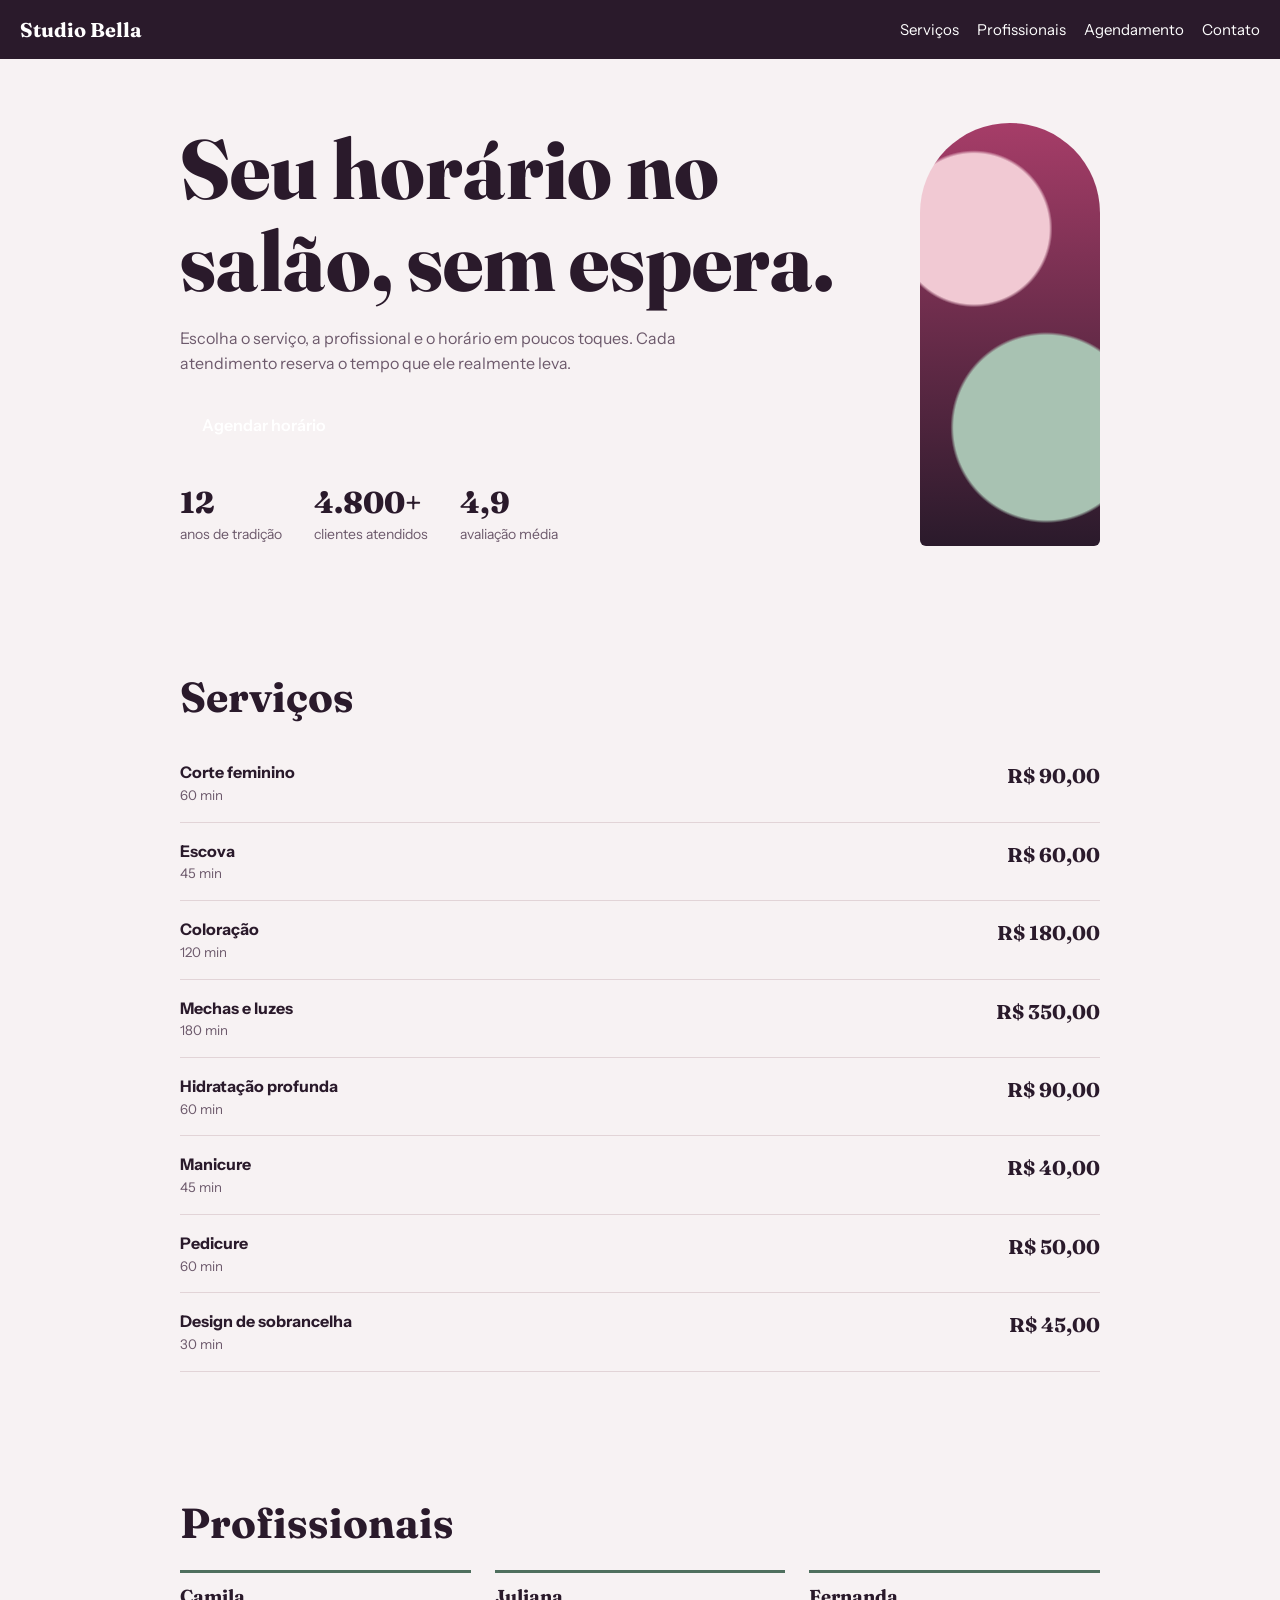
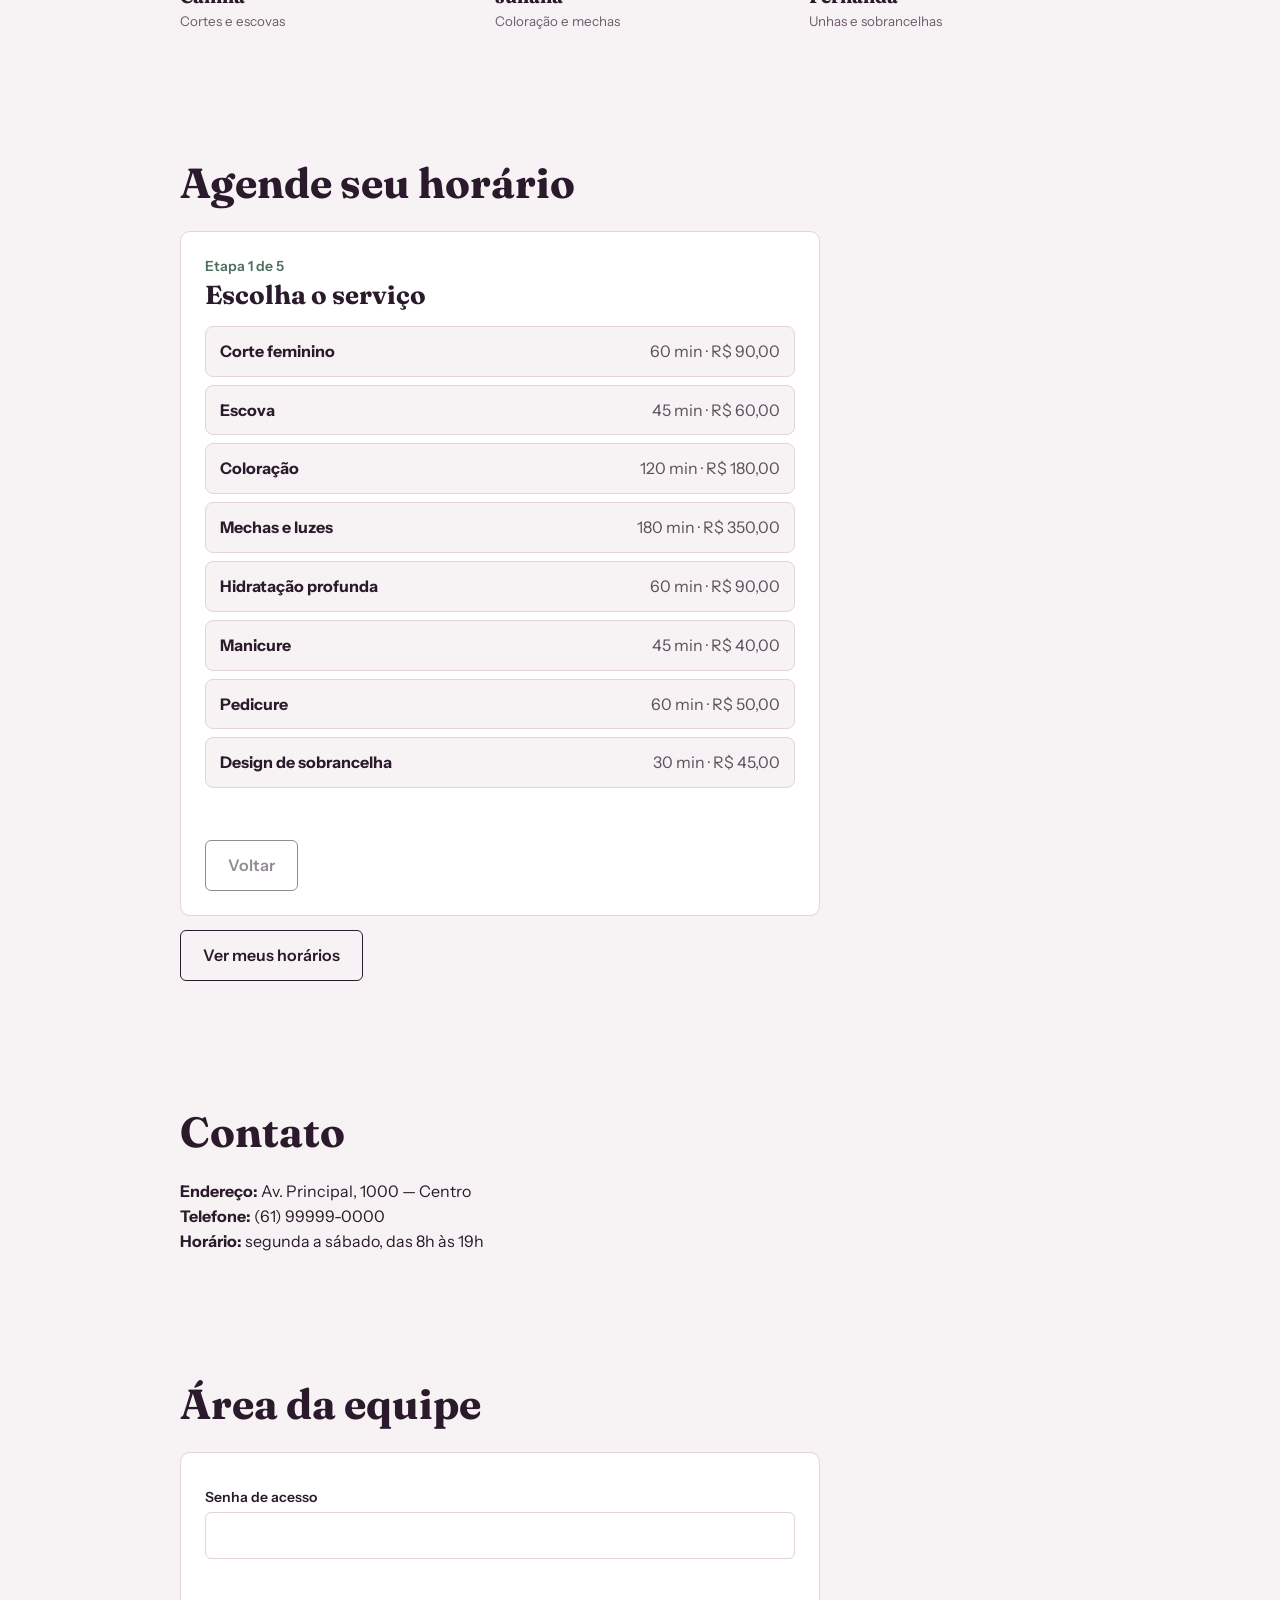
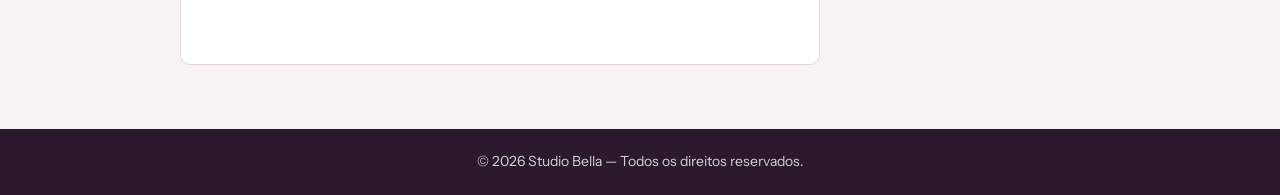
==== index.html @ ffa1631c "first commit" ====
<!DOCTYPE html>
<html lang="pt-BR">
<head>
<meta charset="utf-8">
<meta name="viewport" content="width=device-width,initial-scale=1">
<title>Studio Bella — Agendamento Online</title>
<link rel="preconnect" href="https://fonts.googleapis.com">
<link href="https://fonts.googleapis.com/css2?family=Fraunces:opsz,wght@9..144,600;9..144,800&family=Instrument+Sans:wght@400;600&display=swap" rel="stylesheet">
<style>
:root{--bg:#f7f2f3;--ink:#2a1a2b;--mut:#6d5a6c;--brass:#4f6f5e;--:#b4366a;--card:#fff;--line:#e2d4d7}
*{box-sizing:border-box;margin:0}
html{scroll-behavior:smooth;scroll-padding-top:64px}
body{font:16px/1.55 'Instrument Sans',system-ui,sans-serif;background:var(--bg);color:var(--ink)}
h1,h2,h3{
    font-family:Fraunces,Georgia,serif;line-height:1.1
    }
a{color:inherit}
button,input,select{font:inherit;color:inherit}
:focus-visible{outline:3px solid var(--brass);outline-offset:2px}
nav{position:sticky;top:0;z-index:5;background:var(--ink);color:#fff;display:flex;gap:18px;align-items:center;padding:14px 20px;flex-wrap:wrap}
nav b{font-family:Fraunces,serif;font-size:20px;margin-right:auto}
nav a{text-decoration:none;font-size:15px}
.w{max-width:960px;margin:auto;padding:64px 20px}
.hero{display:grid;grid-template-columns:1fr 180px;gap:32px;align-items:stretch}
.hero h1{font-size:clamp(40px,8vw,84px);font-weight:800}
.hero p{max-width:46ch;margin:18px 0 26px;color:var(--mut)}
.pole{border-radius:180px 180px 12px 12px;background:radial-gradient(circle at 30% 25%,#f1c9d3 0 22%,transparent 23%),radial-gradient(circle at 70% 72%,#a8c2b2 0 28%,transparent 29%),linear-gradient(#a63d68,#2a1a2b);min-height:260px}
.btn{display:inline-block;background:var(--red);color:#fff;border:0;border-radius:6px;padding:12px 22px;font-weight:600;cursor:pointer;text-decoration:none}
.btn.alt{background:transparent;color:var(--ink);border:1.5px solid var(--ink)}
.btn:disabled{opacity:.5;cursor:default}
.stats{display:flex;gap:32px;margin-top:34px;flex-wrap:wrap}
.stats b{display:block;font:800 30px Fraunces,serif}
.stats span{color:var(--mut);font-size:14px}
h2{font-size:clamp(28px,5vw,42px);margin-bottom:24px}
.sv{display:flex;justify-content:space-between;gap:16px;padding:16px 0;border-bottom:1px solid var(--line)}
.sv small{display:block;color:var(--mut)}
.sv b.p{font-family:Fraunces,serif;font-size:20px;white-space:nowrap}
.team{display:grid;grid-template-columns:repeat(auto-fit,minmax(200px,1fr));gap:24px}
.team div{border-top:3px solid var(--brass);padding-top:14px}
.team small{color:var(--mut)}
.box{background:var(--card);border:1px solid var(--line);border-radius:10px;padding:24px;max-width:640px}
.step{color:var(--brass);font-weight:600;font-size:14px;margin-bottom:4px}
.box h3{margin-bottom:16px;font-size:26px}
.opt{display:flex;justify-content:space-between;width:100%;gap:12px;text-align:left;background:var(--bg);border:1.5px solid var(--line);border-radius:8px;padding:12px 14px;margin-bottom:8px;cursor:pointer}
.opt.on{border-color:var(--ink);background:var(--ink);color:#fff}
.opt span{opacity:.75}
.slots{display:grid;grid-template-columns:repeat(auto-fill,minmax(84px,1fr));gap:8px}
.slots .opt{justify-content:center;margin:0}
.opt:disabled{text-decoration:line-through;opacity:.4;cursor:not-allowed}
label{display:block;margin:10px 0 4px;font-size:14px;font-weight:600}
input,select{width:100%;padding:10px 12px;border:1.5px solid var(--line);border-radius:6px;background:#fff}
.sum{margin-top:16px;padding:12px;background:var(--bg);border-radius:8px;font-size:15px}
.nav{display:flex;justify-content:space-between;margin-top:20px;gap:10px}
.msg{color:var(--red);min-height:22px;margin-top:10px;font-size:14px}
.ov{overflow-x:auto;margin-top:14px}
table{border-collapse:collapse;width:100%;font-size:14px;background:var(--card)}
th,td{padding:9px 10px;border-bottom:1px solid var(--line);text-align:left;white-space:nowrap}
td button{border:1px solid var(--line);background:#fff;border-radius:5px;padding:3px 8px;cursor:pointer;margin-right:4px}
.kp{display:grid;grid-template-columns:repeat(auto-fit,minmax(130px,1fr));gap:12px;margin:16px 0}
.kp div{background:var(--card);border:1px solid var(--line);border-radius:8px;padding:12px}
.kp b{display:block;font:800 22px Fraunces,serif}
.tool{display:flex;gap:8px;flex-wrap:wrap;margin-top:18px}
.tool select{width:auto}
dialog{border:0;border-radius:10px;padding:24px;width:min(440px,92vw);margin:auto}
dialog::backdrop{background:rgba(0,0,0,.55)}
footer{background:var(--ink);color:#cfd6d1;text-align:center;padding:22px;font-size:14px}
[hidden]{display:none!important}
@media(prefers-reduced-motion:reduce){html{scroll-behavior:auto}}
@media(max-width:560px){.hero{grid-template-columns:1fr 90px}}
</style>
</head>
<body>
<nav>
  <b>Studio Bella</b>
  <a href="#servicos">Serviços</a><a href="#barbeiros">Profissionais</a><a href="#agendamento">Agendamento</a><a href="#contato">Contato</a>
</nav>

<header class="w hero" id="inicio">
  <div>
    <h1>Seu horário no salão, sem espera.</h1>
    <p>Escolha o serviço, a profissional e o horário em poucos toques. Cada atendimento reserva o tempo que ele realmente leva.</p>
    <a class="btn" href="#agendamento">Agendar horário</a>
    <div class="stats">
      <div><b>12</b><span>anos de tradição</span></div>
      <div><b>4.800+</b><span>clientes atendidos</span></div>
      <div><b>4,9</b><span>avaliação média</span></div>
    </div>
  </div>
  <div class="pole" aria-hidden="true"></div>
</header>

<section class="w" id="servicos"><h2>Serviços</h2><div id="svList"></div></section>
<section class="w" id="barbeiros"><h2>Profissionais</h2><div class="team" id="bbList"></div></section>

<section class="w" id="agendamento">
  <h2>Agende seu horário</h2>
  <div class="box" id="wiz"></div>
  <p style="margin-top:14px"><button class="btn alt" id="myBtn">Ver meus horários</button></p>
</section>

<section class="w" id="contato">
  <h2>Contato</h2>
  <p><b>Endereço:</b> Av. Principal, 1000 — Centro</p>
  <p><b>Telefone:</b> (61) 99999-0000</p>
  <p><b>Horário:</b> segunda a sábado, das 8h às 19h</p>
</section>

<section class="w" id="admin">
  <h2>Área da equipe</h2>
  <div class="box" id="login">
    <label for="pw">Senha de acesso</label>
    <input id="pw" type="password" autocomplete="off">
    <p class="msg" id="pwMsg"></p>
    <button class="btn" id="pwBtn">Entrar</button>
  </div>
  <div id="panel" hidden>
    <div class="kp" id="kp"></div>
    <div class="ov"><table id="byB"></table></div>
    <div class="tool">
      <select id="fB"></select>
      <select id="fS"><option value="">Todos os status</option><option>Agendado</option><option>Concluído</option><option>Cancelado</option></select>
      <button class="btn alt" id="csv">Exportar CSV</button>
      <button class="btn alt" id="out">Sair da área</button>
    </div>
    <div class="ov"><table id="tb"></table></div>
  </div>
</section>

<footer>©️ 2026 Studio Bella — Todos os direitos reservados.</footer>

<dialog id="ok">
  <h3>Agendamento confirmado!</h3>
  <p id="okTxt" style="margin:12px 0"></p>
  <div class="tool"><a class="btn" id="wa" target="_blank" rel="noopener">Receber no WhatsApp</a><a class="btn alt" id="cal" target="_blank" rel="noopener">Adicionar ao calendário</a><button class="btn alt" id="okX">Novo agendamento</button></div>
</dialog>

<dialog id="my">
  <h3>Meus agendamentos</h3>
  <label for="myTel">Seu telefone (o mesmo do agendamento)</label>
  <input id="myTel" type="tel">
  <div id="myList" style="margin-top:14px"></div>
  <div class="tool"><button class="btn alt" id="myX">Fechar</button><button class="btn" id="myGo">Buscar</button></div>
</dialog>

<script>
const $=s=>document.querySelector(s);
const E=t=>String(t??'').replace(/[&<>"']/g,c=>({'&':'&amp;','<':'&lt;','>':'&gt;','"':'&quot;',"'":'&#39;'}[c]));
const brl=v=>'R$ '+Number(v).toFixed(2).replace('.',',');
const fd=d=>d.split('-').reverse().join('/');
const iso=d=>d.getFullYear()+'-'+String(d.getMonth()+1).padStart(2,'0')+'-'+String(d.getDate()).padStart(2,'0');

/* ===== CONFIGURAÇÃO: edite aqui ===== */
const SENHA='123456';          // senha da área da equipe (mude antes de publicar)
const WHATS='5561999990000';        // WhatsApp da barbearia (DDI+DDD+número)
const SV=[
  {id:1,n:'Corte feminino',p:90,m:60},
  {id:2,n:'Escova',p:60,m:45},
  {id:3,n:'Coloração',p:180,m:120},
  {id:4,n:'Mechas e luzes',p:350,m:180},
  {id:5,n:'Hidratação profunda',p:90,m:60},
  {id:6,n:'Manicure',p:40,m:45},
  {id:7,n:'Pedicure',p:50,m:60},
  {id:8,n:'Design de sobrancelha',p:45,m:30}
];
const BB=[{id:1,n:'Camila',e:'Cortes e escovas'},{id:2,n:'Juliana',e:'Coloração e mechas'},{id:3,n:'Fernanda',e:'Unhas e sobrancelhas'}];
/* ==================================== */

const KEY='salao_agendamentos';
let AG=[];try{AG=JSON.parse(localStorage.getItem(KEY)||'[]')}catch(e){}
const save=()=>{try{localStorage.setItem(KEY,JSON.stringify(AG))}catch(e){}};
const sv=id=>SV.find(x=>x.id==id), bb=id=>BB.find(x=>x.id==id);
const SLOTS=[];for(let h=8;h<19;h++){const H=String(h).padStart(2,'0');SLOTS.push(H+':00',H+':30')}
const nS=id=>Math.ceil(sv(id).m/30);
const ocupado=(b,d,t)=>{const i=SLOTS.indexOf(t);return AG.some(a=>{if(a.b!=b||a.d!==d||a.s==='Cancelado')return false;const j=SLOTS.indexOf(a.t);return i>=j&&i<j+nS(a.sv)})};
const livre=(b,d,t,s)=>{const i=SLOTS.indexOf(t),n=nS(s);if(i+n>SLOTS.length)return false;for(let k=0;k<n;k++)if(ocupado(b,d,SLOTS[i+k]))return false;return true};

$('#svList').innerHTML=SV.map(x=>`<div class="sv"><div><b>${E(x.n)}</b><small>${x.m} min</small></div><b class="p">${brl(x.p)}</b></div>`).join('');
$('#bbList').innerHTML=BB.map(x=>`<div><h3>${E(x.n)}</h3><small>${E(x.e)}</small></div>`).join('');

/* ===== Agendamento em 5 etapas ===== */
const TIT=['Escolha o serviço','Escolha a profissional','Escolha a data','Escolha o horário','Seus dados'];
let st=1,S={sv:0,bb:0,dt:'',tm:'',n:'',tel:'',em:''};
function days(){const out=[],d=new Date();while(out.length<14){if(d.getDay()!==0)out.push(new Date(d));d.setDate(d.getDate()+1)}return out}
function wiz(){
  let h=`<p class="step">Etapa ${st} de 5</p><h3>${TIT[st-1]}</h3>`;
  if(st===1)h+=SV.map(x=>`<button class="opt ${S.sv==x.id?'on':''}" data-k="sv" data-v="${x.id}"><b>${E(x.n)}</b><span>${x.m} min · ${brl(x.p)}</span></button>`).join('');
  if(st===2)h+=BB.map(x=>`<button class="opt ${S.bb==x.id?'on':''}" data-k="bb" data-v="${x.id}"><b>${E(x.n)}</b><span>${E(x.e)}</span></button>`).join('');
  if(st===3){h+='<p style="color:var(--mut);margin-bottom:10px">Atendemos de segunda a sábado.</p><div class="slots">'+days().map(d=>`<button class="opt ${S.dt==iso(d)?'on':''}" data-k="dt" data-v="${iso(d)}">${d.toLocaleDateString('pt-BR',{weekday:'short',day:'2-digit',month:'2-digit'})}</button>`).join('')+'</div>'}
  if(st===4){
    const now=new Date(),hoje=iso(now)===S.dt,cur=String(now.getHours()).padStart(2,'0')+':'+String(now.getMinutes()).padStart(2,'0');
    h+='<p style="color:var(--mut);margin-bottom:10px">Horários riscados estão ocupados ou não comportam a duração do serviço.</p><div class="slots">'+SLOTS.map(t=>`<button class="opt ${S.tm==t?'on':''}" data-k="tm" data-v="${t}" ${!livre(S.bb,S.dt,t,S.sv)||(hoje&&t<=cur)?'disabled':''}>${t}</button>`).join('')+'</div>';
  }
  if(st===5){
    const x=sv(S.sv);
    h+=`<label for="fn">Nome completo</label><input id="fn" data-f="n" value="${E(S.n)}" autocomplete="name">
    <label for="ft">Telefone (WhatsApp)</label><input id="ft" data-f="tel" type="tel" value="${E(S.tel)}" autocomplete="tel">
    <label for="fe">E-mail</label><input id="fe" data-f="em" type="email" value="${E(S.em)}" autocomplete="email">
    <div class="sum"><b>Resumo do agendamento</b><br>${E(x.n)} com ${E(bb(S.bb).n)}<br>${fd(S.dt)} às ${S.tm}<br>${brl(x.p)}</div>`;
  }
  h+=`<p class="msg" id="msg" role="alert"></p><div class="nav"><button class="btn alt" id="back" ${st===1?'disabled':''}>Voltar</button><button class="btn" id="next">${st===5?'Confirmar agendamento':'Continuar'}</button></div>`;
  $('#wiz').innerHTML=h;
}
$('#wiz').addEventListener('click',e=>{
  const o=e.target.closest('[data-k]');
  if(o){const k=o.dataset.k;S[k]=(k==='sv'||k==='bb')?Number(o.dataset.v):o.dataset.v;if(k==='dt')S.tm='';wiz();return}
  if(e.target.id==='back'){st--;wiz()}
  if(e.target.id==='next')avancar();
});
$('#wiz').addEventListener('input',e=>{if(e.target.dataset.f)S[e.target.dataset.f]=e.target.value});
function avancar(){
  const m=t=>$('#msg').textContent=t;
  if(st===1&&!S.sv)return m('Escolha um serviço para continuar.');
  if(st===2&&!S.bb)return m('Escolha uma profissional para continuar.');
  if(st===3&&!S.dt)return m('Escolha uma data para continuar.');
  if(st===4&&!S.tm)return m('Escolha um horário para continuar.');
  if(st<5){st++;return wiz()}
  if(S.n.trim().length<3)return m('Digite seu nome completo.');
  if(S.tel.replace(/\D/g,'').length<10)return m('Digite um telefone com DDD.');
  if(!/^\S+@\S+\.\S+$/.test(S.em))return m('Digite um e-mail válido.');
  if(!livre(S.bb,S.dt,S.tm,S.sv)){st=4;wiz();return $('#msg').textContent='Esse horário acabou de ser ocupado. Escolha outro.'}
  const x=sv(S.sv),a={id:Date.now(),n:S.n.trim(),tel:S.tel.replace(/\D/g,''),em:S.em.trim(),sv:x.id,b:S.bb,d:S.dt,t:S.tm,p:x.p,s:'Agendado',pg:false};
  AG.push(a);save();confirmar(a);
}
function confirmar(a){
  const x=sv(a.sv),b=bb(a.b),txt=`Olá! Meu agendamento na Studio Bella: ${x.n} com ${b.n} em ${fd(a.d)} às ${a.t}. Nome: ${a.n}.`;
  $('#okTxt').textContent=`${x.n} com ${b.n}, ${fd(a.d)} às ${a.t}.`;
  $('#wa').href=`https://wa.me/${WHATS}?text=${encodeURIComponent(txt)}`;
  const s=new Date(a.d+'T'+a.t+':00'),f=new Date(s.getTime()+x.m*60000);
  const g=d=>iso(d).replace(/-/g,'')+'T'+String(d.getHours()).padStart(2,'0')+String(d.getMinutes()).padStart(2,'0')+'00';
  $('#cal').href=`https://calendar.google.com/calendar/render?action=TEMPLATE&text=${encodeURIComponent('Studio Bella — '+x.n)}&dates=${g(s)}/${g(f)}&details=${encodeURIComponent('Profissional: '+b.n)}&location=${encodeURIComponent('Av. Principal, 1000 — Centro')}`;
  $('#ok').showModal();
}
$('#okX').onclick=()=>{$('#ok').close();S={sv:0,bb:0,dt:'',tm:'',n:'',tel:'',em:''};st=1;wiz();renderAdmin()};

/* ===== Meus agendamentos ===== */
$('#myBtn').onclick=()=>$('#my').showModal();
$('#myX').onclick=()=>$('#my').close();
function meus(){
  const t=$('#myTel').value.replace(/\D/g,''),l=AG.filter(a=>t&&a.tel===t).sort((a,b)=>(a.d+a.t).localeCompare(b.d+b.t));
  $('#myList').innerHTML=l.length?l.map(a=>`<div class="sv"><div><b>${fd(a.d)} às ${a.t}</b><small>${E(sv(a.sv).n)} com ${E(bb(a.b).n)} · ${a.s}</small></div>${a.s==='Agendado'?`<button class="btn alt" data-c="${a.id}">Cancelar</button>`:''}</div>`).join(''):'<p style="color:var(--mut)">Nenhum agendamento encontrado para esse telefone.</p>';
}
$('#myGo').onclick=meus;
$('#myList').addEventListener('click',e=>{const id=e.target.dataset.c;if(!id)return;const a=AG.find(x=>x.id==id);if(a&&confirm('Cancelar este agendamento?')){a.s='Cancelado';save();meus();renderAdmin();wiz()}});

/* ===== Área da equipe ===== */
let logado=false;
$('#pwBtn').onclick=()=>{if($('#pw').value===SENHA){logado=true;$('#pw').value='';$('#pwMsg').textContent='';$('#login').hidden=true;$('#panel').hidden=false;renderAdmin()}else $('#pwMsg').textContent='Senha incorreta. Tente novamente.'};
$('#pw').addEventListener('keydown',e=>{if(e.key==='Enter')$('#pwBtn').click()});
$('#out').onclick=()=>{logado=false;$('#panel').hidden=true;$('#login').hidden=false};
$('#fB').innerHTML='<option value="">Todas as profissionais</option>'+BB.map(b=>`<option value="${b.id}">${E(b.n)}</option>`).join('');
$('#fB').onchange=$('#fS').onchange=()=>renderAdmin();
function renderAdmin(){
  if(!logado)return;
  const hoje=iso(new Date()),ativos=AG.filter(a=>a.s!=='Cancelado'),prev=ativos.reduce((s,a)=>s+a.p,0),rec=ativos.filter(a=>a.pg).reduce((s,a)=>s+a.p,0);
  $('#kp').innerHTML=[['Ativos',AG.filter(a=>a.s==='Agendado').length],['Hoje',ativos.filter(a=>a.d===hoje).length],['Previsto',brl(prev)],['Recebido',brl(rec)],['A receber',brl(prev-rec)]].map(k=>`<div><b>${k[1]}</b>${k[0]}</div>`).join('');
  $('#byB').innerHTML='<tr><th>Profissional</th><th>Atendimentos</th><th>Recebido</th><th>A receber</th></tr>'+BB.map(b=>{const l=ativos.filter(a=>a.b===b.id),r=l.filter(a=>a.pg).reduce((s,a)=>s+a.p,0);return`<tr><td>${E(b.n)}</td><td>${l.length}</td><td>${brl(r)}</td><td>${brl(l.reduce((s,a)=>s+a.p,0)-r)}</td></tr>`}).join('');
  const fb=$('#fB').value,fs=$('#fS').value,l=AG.filter(a=>(!fb||a.b==fb)&&(!fs||a.s===fs)).sort((a,b)=>(a.d+a.t).localeCompare(b.d+b.t));
  $('#tb').innerHTML='<tr><th>Data</th><th>Hora</th><th>Cliente</th><th>Serviço</th><th>Profissional</th><th>Valor</th><th>Status</th><th>Ações</th></tr>'+(l.length?l.map(a=>`<tr><td>${fd(a.d)}</td><td>${a.t}</td><td>${E(a.n)}<br><small>${E(a.tel)}</small></td><td>${E(sv(a.sv).n)}</td><td>${E(bb(a.b).n)}</td><td>${brl(a.p)}${a.pg?' ✓':''}</td><td>${a.s}</td><td><button data-a="ok" data-i="${a.id}">Concluir</button><button data-a="pg" data-i="${a.id}">${a.pg?'Estornar':'Recebido'}</button><button data-a="no" data-i="${a.id}">Cancelar</button><button data-a="del" data-i="${a.id}">Excluir</button></td></tr>`).join(''):'<tr><td colspan="8">Nenhum agendamento ainda.</td></tr>');
}
$('#tb').addEventListener('click',e=>{
  const k=e.target.dataset.a;if(!k)return;const i=AG.findIndex(a=>a.id==e.target.dataset.i),a=AG[i];
  if(k==='ok')a.s='Concluído';
  if(k==='no')a.s='Cancelado';
  if(k==='pg')a.pg=!a.pg;
  if(k==='del'){if(!confirm('Excluir este agendamento?'))return;AG.splice(i,1)}
  save();renderAdmin();wiz();
});
$('#csv').onclick=async()=>{
  const q=v=>'"'+String(v).replace(/"/g,'""')+'"';
  const rows=[['Data','Hora','Cliente','Telefone','E-mail','Serviço','Profissional','Valor','Status','Pago']].concat(AG.map(a=>[fd(a.d),a.t,a.n,a.tel,a.em,sv(a.sv).n,bb(a.b).n,a.p,a.s,a.pg?'Sim':'Não']));
  try{const d=await claude.use('downloads');if(d)await d.save({filename:'agendamentos.csv',data:new Blob(['\ufeff'+rows.map(r=>r.map(q).join(';')).join('\n')],{type:'text/csv;charset=utf-8'})})}catch(e){}
};
wiz();
try{claude.use('downloads').then(d=>{if(!d)$('#csv').hidden=true})}catch(e){}
</script>
</body>
</html>
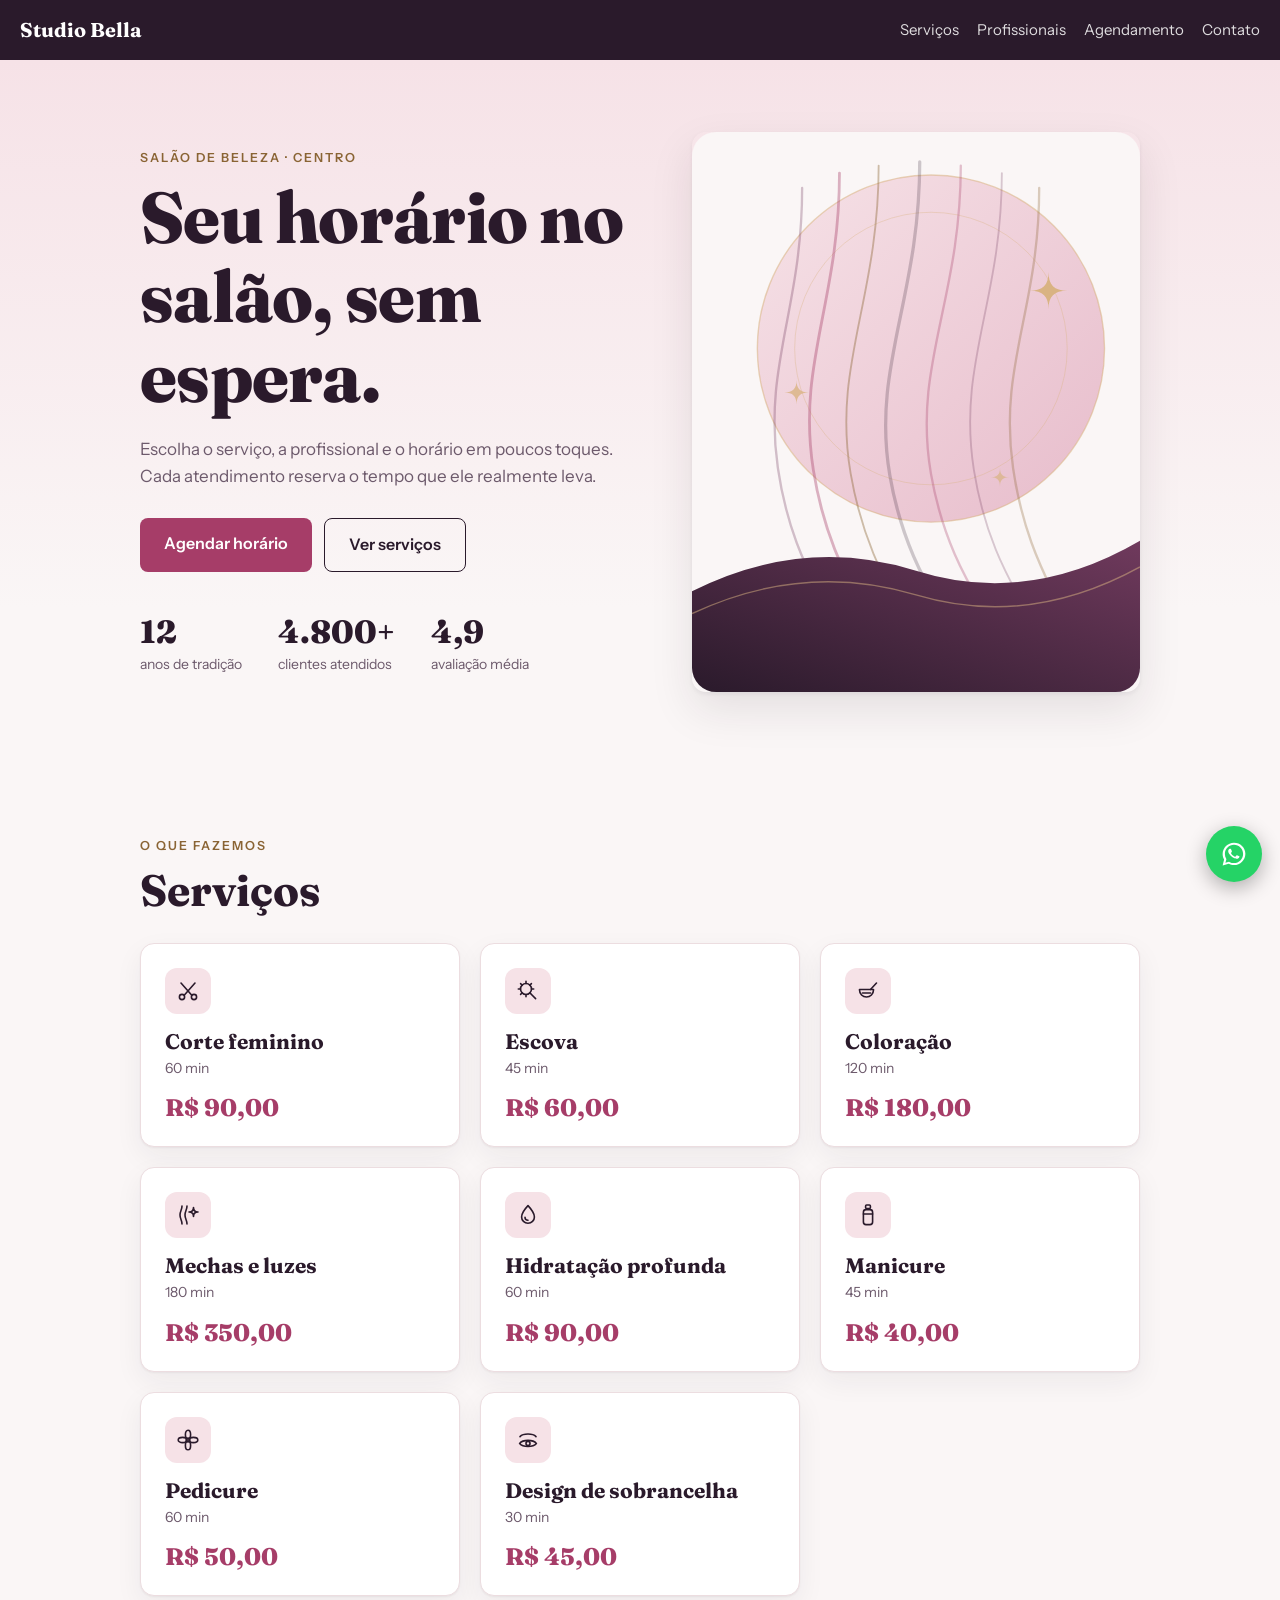
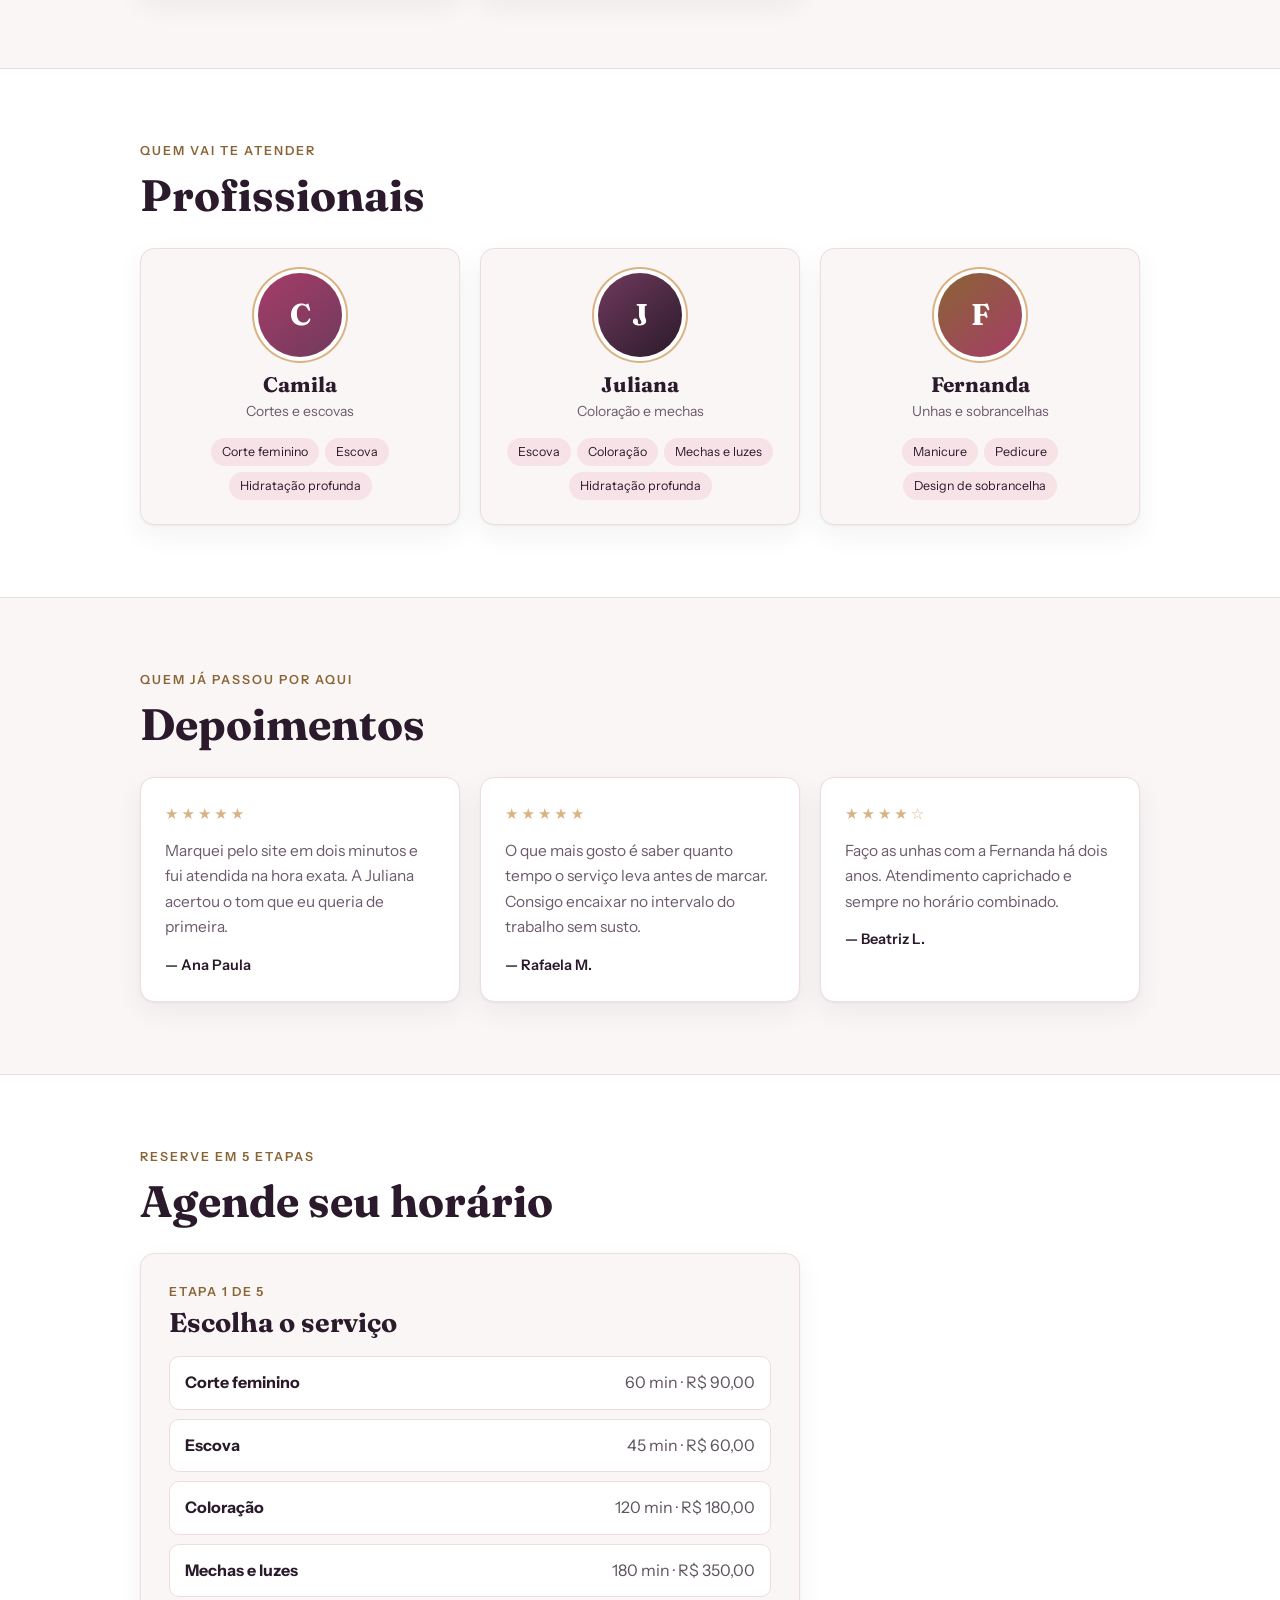
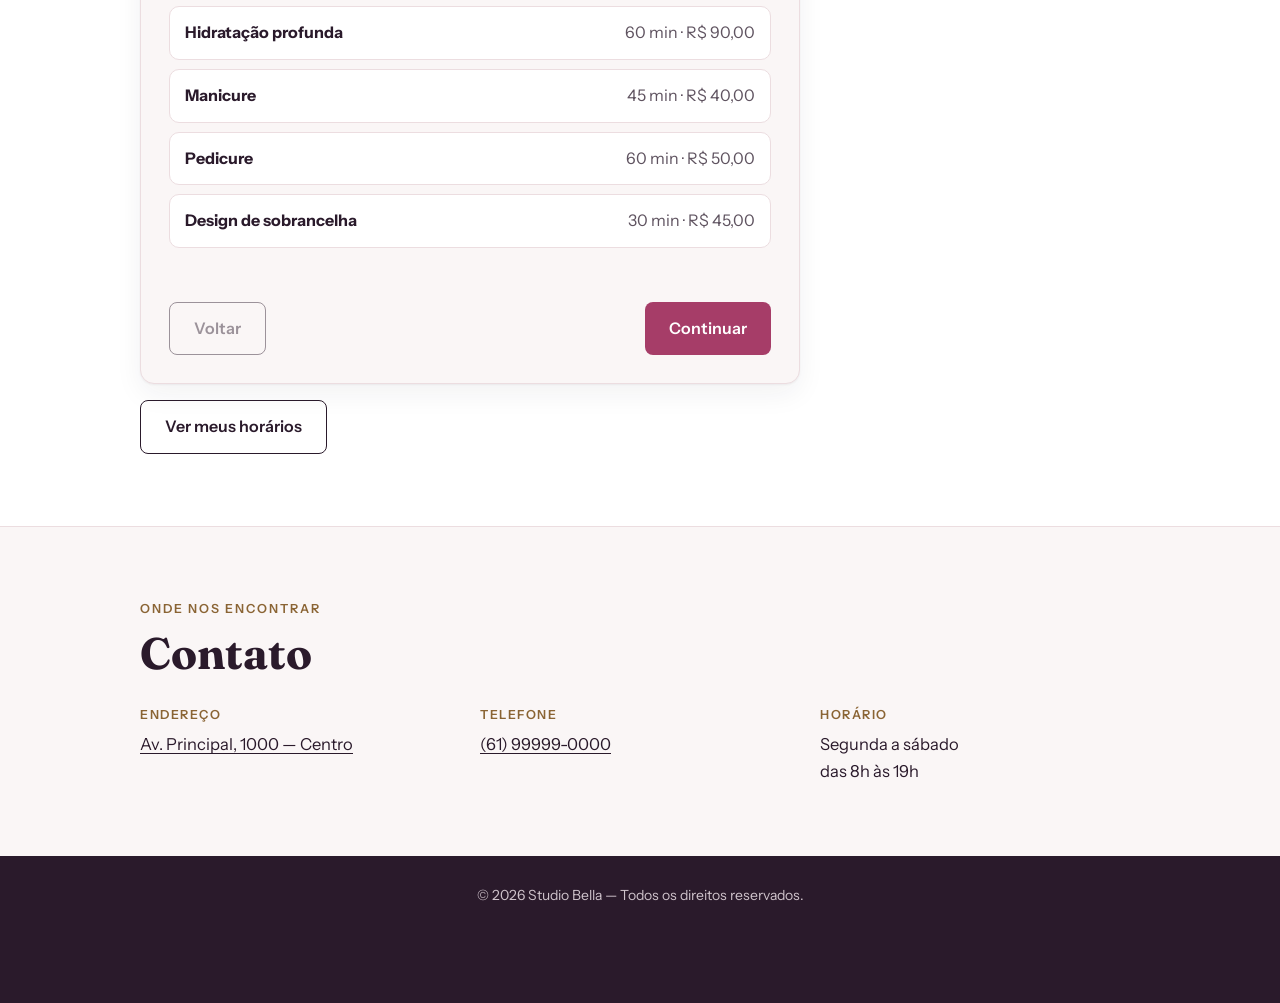
==== commit d017b263: "Separa HTML/CSS/JS e refaz o layout do site Estrutura - index.html passa a conter só a marcação; est" ====
--- a/index.html
+++ b/index.html
@@ -4,108 +4,88 @@
 <meta charset="utf-8">
 <meta name="viewport" content="width=device-width,initial-scale=1">
 <title>Studio Bella — Agendamento Online</title>
+<meta name="description" content="Salão de beleza no Centro. Agende corte, coloração, mechas, hidratação, unhas e sobrancelha online, sem espera.">
+<meta name="theme-color" content="#2a1a2b">
+<meta property="og:type" content="website">
+<meta property="og:site_name" content="Studio Bella">
+<meta property="og:locale" content="pt_BR">
+<meta property="og:title" content="Studio Bella — Agendamento Online">
+<meta property="og:description" content="Escolha o serviço, a profissional e o horário em poucos toques.">
+<meta name="twitter:card" content="summary_large_image">
+<!-- Para o link mostrar imagem ao ser compartilhado no WhatsApp/Instagram, publique uma
+     foto de 1200x630 e descomente a linha abaixo com a URL completa dela:
+<meta property="og:image" content="https://seudominio.com.br/capa.jpg"> -->
+<link rel="icon" href="data:image/svg+xml,%3Csvg xmlns='http://www.w3.org/2000/svg' viewBox='0 0 32 32'%3E%3Crect width='32' height='32' rx='7' fill='%232a1a2b'/%3E%3Ctext x='16' y='23' font-family='Georgia,serif' font-size='19' font-weight='bold' fill='%23f6e2e7' text-anchor='middle'%3EB%3C/text%3E%3C/svg%3E">
 <link rel="preconnect" href="https://fonts.googleapis.com">
 <link href="https://fonts.googleapis.com/css2?family=Fraunces:opsz,wght@9..144,600;9..144,800&family=Instrument+Sans:wght@400;600&display=swap" rel="stylesheet">
-<style>
-:root{--bg:#f7f2f3;--ink:#2a1a2b;--mut:#6d5a6c;--brass:#4f6f5e;--:#b4366a;--card:#fff;--line:#e2d4d7}
-*{box-sizing:border-box;margin:0}
-html{scroll-behavior:smooth;scroll-padding-top:64px}
-body{font:16px/1.55 'Instrument Sans',system-ui,sans-serif;background:var(--bg);color:var(--ink)}
-h1,h2,h3{
-    font-family:Fraunces,Georgia,serif;line-height:1.1
-    }
-a{color:inherit}
-button,input,select{font:inherit;color:inherit}
-:focus-visible{outline:3px solid var(--brass);outline-offset:2px}
-nav{position:sticky;top:0;z-index:5;background:var(--ink);color:#fff;display:flex;gap:18px;align-items:center;padding:14px 20px;flex-wrap:wrap}
-nav b{font-family:Fraunces,serif;font-size:20px;margin-right:auto}
-nav a{text-decoration:none;font-size:15px}
-.w{max-width:960px;margin:auto;padding:64px 20px}
-.hero{display:grid;grid-template-columns:1fr 180px;gap:32px;align-items:stretch}
-.hero h1{font-size:clamp(40px,8vw,84px);font-weight:800}
-.hero p{max-width:46ch;margin:18px 0 26px;color:var(--mut)}
-.pole{border-radius:180px 180px 12px 12px;background:radial-gradient(circle at 30% 25%,#f1c9d3 0 22%,transparent 23%),radial-gradient(circle at 70% 72%,#a8c2b2 0 28%,transparent 29%),linear-gradient(#a63d68,#2a1a2b);min-height:260px}
-.btn{display:inline-block;background:var(--red);color:#fff;border:0;border-radius:6px;padding:12px 22px;font-weight:600;cursor:pointer;text-decoration:none}
-.btn.alt{background:transparent;color:var(--ink);border:1.5px solid var(--ink)}
-.btn:disabled{opacity:.5;cursor:default}
-.stats{display:flex;gap:32px;margin-top:34px;flex-wrap:wrap}
-.stats b{display:block;font:800 30px Fraunces,serif}
-.stats span{color:var(--mut);font-size:14px}
-h2{font-size:clamp(28px,5vw,42px);margin-bottom:24px}
-.sv{display:flex;justify-content:space-between;gap:16px;padding:16px 0;border-bottom:1px solid var(--line)}
-.sv small{display:block;color:var(--mut)}
-.sv b.p{font-family:Fraunces,serif;font-size:20px;white-space:nowrap}
-.team{display:grid;grid-template-columns:repeat(auto-fit,minmax(200px,1fr));gap:24px}
-.team div{border-top:3px solid var(--brass);padding-top:14px}
-.team small{color:var(--mut)}
-.box{background:var(--card);border:1px solid var(--line);border-radius:10px;padding:24px;max-width:640px}
-.step{color:var(--brass);font-weight:600;font-size:14px;margin-bottom:4px}
-.box h3{margin-bottom:16px;font-size:26px}
-.opt{display:flex;justify-content:space-between;width:100%;gap:12px;text-align:left;background:var(--bg);border:1.5px solid var(--line);border-radius:8px;padding:12px 14px;margin-bottom:8px;cursor:pointer}
-.opt.on{border-color:var(--ink);background:var(--ink);color:#fff}
-.opt span{opacity:.75}
-.slots{display:grid;grid-template-columns:repeat(auto-fill,minmax(84px,1fr));gap:8px}
-.slots .opt{justify-content:center;margin:0}
-.opt:disabled{text-decoration:line-through;opacity:.4;cursor:not-allowed}
-label{display:block;margin:10px 0 4px;font-size:14px;font-weight:600}
-input,select{width:100%;padding:10px 12px;border:1.5px solid var(--line);border-radius:6px;background:#fff}
-.sum{margin-top:16px;padding:12px;background:var(--bg);border-radius:8px;font-size:15px}
-.nav{display:flex;justify-content:space-between;margin-top:20px;gap:10px}
-.msg{color:var(--red);min-height:22px;margin-top:10px;font-size:14px}
-.ov{overflow-x:auto;margin-top:14px}
-table{border-collapse:collapse;width:100%;font-size:14px;background:var(--card)}
-th,td{padding:9px 10px;border-bottom:1px solid var(--line);text-align:left;white-space:nowrap}
-td button{border:1px solid var(--line);background:#fff;border-radius:5px;padding:3px 8px;cursor:pointer;margin-right:4px}
-.kp{display:grid;grid-template-columns:repeat(auto-fit,minmax(130px,1fr));gap:12px;margin:16px 0}
-.kp div{background:var(--card);border:1px solid var(--line);border-radius:8px;padding:12px}
-.kp b{display:block;font:800 22px Fraunces,serif}
-.tool{display:flex;gap:8px;flex-wrap:wrap;margin-top:18px}
-.tool select{width:auto}
-dialog{border:0;border-radius:10px;padding:24px;width:min(440px,92vw);margin:auto}
-dialog::backdrop{background:rgba(0,0,0,.55)}
-footer{background:var(--ink);color:#cfd6d1;text-align:center;padding:22px;font-size:14px}
-[hidden]{display:none!important}
-@media(prefers-reduced-motion:reduce){html{scroll-behavior:auto}}
-@media(max-width:560px){.hero{grid-template-columns:1fr 90px}}
-</style>
+<link rel="stylesheet" href="assets/css/style.css">
 </head>
 <body>
 <nav>
-  <b>Studio Bella</b>
+  <b><a href="#inicio">Studio Bella</a></b>
   <a href="#servicos">Serviços</a><a href="#barbeiros">Profissionais</a><a href="#agendamento">Agendamento</a><a href="#contato">Contato</a>
 </nav>
 
-<header class="w hero" id="inicio">
+<div class="hero-wrap"><header class="w hero" id="inicio">
   <div>
+    <p class="eyebrow">Salão de beleza · Centro</p>
     <h1>Seu horário no salão, sem espera.</h1>
-    <p>Escolha o serviço, a profissional e o horário em poucos toques. Cada atendimento reserva o tempo que ele realmente leva.</p>
-    <a class="btn" href="#agendamento">Agendar horário</a>
+    <p class="lead">Escolha o serviço, a profissional e o horário em poucos toques. Cada atendimento reserva o tempo que ele realmente leva.</p>
+    <div class="hero-cta">
+      <a class="btn" href="#agendamento">Agendar horário</a>
+      <a class="btn alt" href="#servicos">Ver serviços</a>
+    </div>
     <div class="stats">
       <div><b>12</b><span>anos de tradição</span></div>
       <div><b>4.800+</b><span>clientes atendidos</span></div>
       <div><b>4,9</b><span>avaliação média</span></div>
     </div>
   </div>
-  <div class="pole" aria-hidden="true"></div>
-</header>
+  <div class="hero-img">
+    <!-- Ilustração local. Para usar foto do salão, troque por:
+         <img src="assets/img/salao.jpg" alt="Interior do Studio Bella" width="480" height="600"> -->
+    <img src="assets/img/hero.svg" alt="" width="480" height="600">
+  </div>
+</header></div>
 
-<section class="w" id="servicos"><h2>Serviços</h2><div id="svList"></div></section>
-<section class="w" id="barbeiros"><h2>Profissionais</h2><div class="team" id="bbList"></div></section>
+<section class="w" id="servicos">
+  <p class="eyebrow">O que fazemos</p>
+  <h2>Serviços</h2>
+  <div class="cards" id="svList"></div>
+</section>
 
-<section class="w" id="agendamento">
+<div class="band"><section class="w" id="barbeiros">
+  <p class="eyebrow">Quem vai te atender</p>
+  <h2>Profissionais</h2>
+  <div class="cards" id="bbList"></div>
+</section></div>
+
+<section class="w" id="depoimentos">
+  <p class="eyebrow">Quem já passou por aqui</p>
+  <h2>Depoimentos</h2>
+  <div class="cards" id="dpList"></div>
+</section>
+
+<div class="band"><section class="w" id="agendamento">
+  <p class="eyebrow">Reserve em 5 etapas</p>
   <h2>Agende seu horário</h2>
   <div class="box" id="wiz"></div>
-  <p style="margin-top:14px"><button class="btn alt" id="myBtn">Ver meus horários</button></p>
+  <p style="margin-top:16px"><button class="btn alt" id="myBtn">Ver meus horários</button></p>
+</section></div>
+
+<section class="w" id="contato">
+  <p class="eyebrow">Onde nos encontrar</p>
+  <h2>Contato</h2>
+  <dl class="contato-grid">
+    <div><dt>Endereço</dt><dd><a id="mapa" target="_blank" rel="noopener">Av. Principal, 1000 — Centro</a></dd></div>
+    <div><dt>Telefone</dt><dd><a id="tel">(61) 99999-0000</a></dd></div>
+    <div><dt>Horário</dt><dd>Segunda a sábado<br>das 8h às 19h</dd></div>
+  </dl>
 </section>
 
-<section class="w" id="contato">
-  <h2>Contato</h2>
-  <p><b>Endereço:</b> Av. Principal, 1000 — Centro</p>
-  <p><b>Telefone:</b> (61) 99999-0000</p>
-  <p><b>Horário:</b> segunda a sábado, das 8h às 19h</p>
-</section>
-
-<section class="w" id="admin">
+<!-- Oculta na página: abre com #equipe no fim da URL -->
+<section class="w" id="admin" hidden>
+  <p class="eyebrow">Uso interno</p>
   <h2>Área da equipe</h2>
   <div class="box" id="login">
     <label for="pw">Senha de acesso</label>
@@ -117,8 +97,8 @@
     <div class="kp" id="kp"></div>
     <div class="ov"><table id="byB"></table></div>
     <div class="tool">
-      <select id="fB"></select>
-      <select id="fS"><option value="">Todos os status</option><option>Agendado</option><option>Concluído</option><option>Cancelado</option></select>
+      <select id="fB" aria-label="Filtrar por profissional"></select>
+      <select id="fS" aria-label="Filtrar por status"><option value="">Todos os status</option><option>Agendado</option><option>Concluído</option><option>Cancelado</option></select>
       <button class="btn alt" id="csv">Exportar CSV</button>
       <button class="btn alt" id="out">Sair da área</button>
     </div>
@@ -126,7 +106,11 @@
   </div>
 </section>
 
-<footer>©️ 2026 Studio Bella — Todos os direitos reservados.</footer>
+<a class="fab" id="fab" target="_blank" rel="noopener" aria-label="Falar com o salão no WhatsApp" title="Falar no WhatsApp">
+  <svg viewBox="0 0 32 32" width="28" height="28" fill="currentColor" aria-hidden="true"><path d="M16 3C8.8 3 3 8.8 3 16c0 2.3.6 4.4 1.7 6.3L3 29l6.9-1.8c1.8 1 3.9 1.5 6.1 1.5 7.2 0 13-5.8 13-13S23.2 3 16 3zm0 23.4c-1.9 0-3.7-.5-5.3-1.4l-.4-.2-4.1 1.1 1.1-4-.2-.4c-1-1.6-1.5-3.5-1.5-5.5 0-5.8 4.7-10.5 10.4-10.5S26.4 10.2 26.4 16 21.7 26.4 16 26.4zm5.9-7.8c-.3-.2-2-1-2.3-1.1-.3-.1-.5-.2-.8.1-.2.3-.9 1.1-1.1 1.3-.2.2-.4.3-.7.1-.3-.2-1.4-.5-2.6-1.6-1-.9-1.6-2-1.8-2.3-.2-.3 0-.5.1-.6.2-.2.4-.4.5-.6.2-.2.2-.4.3-.6.1-.2 0-.4 0-.6 0-.2-.8-1.9-1-2.3-.2-.4-.4-.4-.6-.4h-.5c-.2 0-.6.1-.9.4-.3.3-1.1 1-1.1 2.5s1.1 2.9 1.3 3.1c.2.2 2.2 3.4 5.3 4.6 2.6 1 3.1.8 3.7.8.6-.1 1.9-.8 2.2-1.5.3-.8.3-1.4.2-1.5-.1-.2-.2-.2-.5-.4z"/></svg>
+</a>
+
+<footer>&copy; <span id="ano">2026</span> Studio Bella — Todos os direitos reservados.</footer>
 
 <dialog id="ok">
   <h3>Agendamento confirmado!</h3>
@@ -137,141 +121,14 @@
 <dialog id="my">
   <h3>Meus agendamentos</h3>
   <label for="myTel">Seu telefone (o mesmo do agendamento)</label>
-  <input id="myTel" type="tel">
+  <input id="myTel" type="tel" inputmode="tel">
   <div id="myList" style="margin-top:14px"></div>
   <div class="tool"><button class="btn alt" id="myX">Fechar</button><button class="btn" id="myGo">Buscar</button></div>
 </dialog>
 
-<script>
-const $=s=>document.querySelector(s);
-const E=t=>String(t??'').replace(/[&<>"']/g,c=>({'&':'&amp;','<':'&lt;','>':'&gt;','"':'&quot;',"'":'&#39;'}[c]));
-const brl=v=>'R$ '+Number(v).toFixed(2).replace('.',',');
-const fd=d=>d.split('-').reverse().join('/');
-const iso=d=>d.getFullYear()+'-'+String(d.getMonth()+1).padStart(2,'0')+'-'+String(d.getDate()).padStart(2,'0');
-
-/* ===== CONFIGURAÇÃO: edite aqui ===== */
-const SENHA='123456';          // senha da área da equipe (mude antes de publicar)
-const WHATS='5561999990000';        // WhatsApp da barbearia (DDI+DDD+número)
-const SV=[
-  {id:1,n:'Corte feminino',p:90,m:60},
-  {id:2,n:'Escova',p:60,m:45},
-  {id:3,n:'Coloração',p:180,m:120},
-  {id:4,n:'Mechas e luzes',p:350,m:180},
-  {id:5,n:'Hidratação profunda',p:90,m:60},
-  {id:6,n:'Manicure',p:40,m:45},
-  {id:7,n:'Pedicure',p:50,m:60},
-  {id:8,n:'Design de sobrancelha',p:45,m:30}
-];
-const BB=[{id:1,n:'Camila',e:'Cortes e escovas'},{id:2,n:'Juliana',e:'Coloração e mechas'},{id:3,n:'Fernanda',e:'Unhas e sobrancelhas'}];
-/* ==================================== */
-
-const KEY='salao_agendamentos';
-let AG=[];try{AG=JSON.parse(localStorage.getItem(KEY)||'[]')}catch(e){}
-const save=()=>{try{localStorage.setItem(KEY,JSON.stringify(AG))}catch(e){}};
-const sv=id=>SV.find(x=>x.id==id), bb=id=>BB.find(x=>x.id==id);
-const SLOTS=[];for(let h=8;h<19;h++){const H=String(h).padStart(2,'0');SLOTS.push(H+':00',H+':30')}
-const nS=id=>Math.ceil(sv(id).m/30);
-const ocupado=(b,d,t)=>{const i=SLOTS.indexOf(t);return AG.some(a=>{if(a.b!=b||a.d!==d||a.s==='Cancelado')return false;const j=SLOTS.indexOf(a.t);return i>=j&&i<j+nS(a.sv)})};
-const livre=(b,d,t,s)=>{const i=SLOTS.indexOf(t),n=nS(s);if(i+n>SLOTS.length)return false;for(let k=0;k<n;k++)if(ocupado(b,d,SLOTS[i+k]))return false;return true};
-
-$('#svList').innerHTML=SV.map(x=>`<div class="sv"><div><b>${E(x.n)}</b><small>${x.m} min</small></div><b class="p">${brl(x.p)}</b></div>`).join('');
-$('#bbList').innerHTML=BB.map(x=>`<div><h3>${E(x.n)}</h3><small>${E(x.e)}</small></div>`).join('');
-
-/* ===== Agendamento em 5 etapas ===== */
-const TIT=['Escolha o serviço','Escolha a profissional','Escolha a data','Escolha o horário','Seus dados'];
-let st=1,S={sv:0,bb:0,dt:'',tm:'',n:'',tel:'',em:''};
-function days(){const out=[],d=new Date();while(out.length<14){if(d.getDay()!==0)out.push(new Date(d));d.setDate(d.getDate()+1)}return out}
-function wiz(){
-  let h=`<p class="step">Etapa ${st} de 5</p><h3>${TIT[st-1]}</h3>`;
-  if(st===1)h+=SV.map(x=>`<button class="opt ${S.sv==x.id?'on':''}" data-k="sv" data-v="${x.id}"><b>${E(x.n)}</b><span>${x.m} min · ${brl(x.p)}</span></button>`).join('');
-  if(st===2)h+=BB.map(x=>`<button class="opt ${S.bb==x.id?'on':''}" data-k="bb" data-v="${x.id}"><b>${E(x.n)}</b><span>${E(x.e)}</span></button>`).join('');
-  if(st===3){h+='<p style="color:var(--mut);margin-bottom:10px">Atendemos de segunda a sábado.</p><div class="slots">'+days().map(d=>`<button class="opt ${S.dt==iso(d)?'on':''}" data-k="dt" data-v="${iso(d)}">${d.toLocaleDateString('pt-BR',{weekday:'short',day:'2-digit',month:'2-digit'})}</button>`).join('')+'</div>'}
-  if(st===4){
-    const now=new Date(),hoje=iso(now)===S.dt,cur=String(now.getHours()).padStart(2,'0')+':'+String(now.getMinutes()).padStart(2,'0');
-    h+='<p style="color:var(--mut);margin-bottom:10px">Horários riscados estão ocupados ou não comportam a duração do serviço.</p><div class="slots">'+SLOTS.map(t=>`<button class="opt ${S.tm==t?'on':''}" data-k="tm" data-v="${t}" ${!livre(S.bb,S.dt,t,S.sv)||(hoje&&t<=cur)?'disabled':''}>${t}</button>`).join('')+'</div>';
-  }
-  if(st===5){
-    const x=sv(S.sv);
-    h+=`<label for="fn">Nome completo</label><input id="fn" data-f="n" value="${E(S.n)}" autocomplete="name">
-    <label for="ft">Telefone (WhatsApp)</label><input id="ft" data-f="tel" type="tel" value="${E(S.tel)}" autocomplete="tel">
-    <label for="fe">E-mail</label><input id="fe" data-f="em" type="email" value="${E(S.em)}" autocomplete="email">
-    <div class="sum"><b>Resumo do agendamento</b><br>${E(x.n)} com ${E(bb(S.bb).n)}<br>${fd(S.dt)} às ${S.tm}<br>${brl(x.p)}</div>`;
-  }
-  h+=`<p class="msg" id="msg" role="alert"></p><div class="nav"><button class="btn alt" id="back" ${st===1?'disabled':''}>Voltar</button><button class="btn" id="next">${st===5?'Confirmar agendamento':'Continuar'}</button></div>`;
-  $('#wiz').innerHTML=h;
-}
-$('#wiz').addEventListener('click',e=>{
-  const o=e.target.closest('[data-k]');
-  if(o){const k=o.dataset.k;S[k]=(k==='sv'||k==='bb')?Number(o.dataset.v):o.dataset.v;if(k==='dt')S.tm='';wiz();return}
-  if(e.target.id==='back'){st--;wiz()}
-  if(e.target.id==='next')avancar();
-});
-$('#wiz').addEventListener('input',e=>{if(e.target.dataset.f)S[e.target.dataset.f]=e.target.value});
-function avancar(){
-  const m=t=>$('#msg').textContent=t;
-  if(st===1&&!S.sv)return m('Escolha um serviço para continuar.');
-  if(st===2&&!S.bb)return m('Escolha uma profissional para continuar.');
-  if(st===3&&!S.dt)return m('Escolha uma data para continuar.');
-  if(st===4&&!S.tm)return m('Escolha um horário para continuar.');
-  if(st<5){st++;return wiz()}
-  if(S.n.trim().length<3)return m('Digite seu nome completo.');
-  if(S.tel.replace(/\D/g,'').length<10)return m('Digite um telefone com DDD.');
-  if(!/^\S+@\S+\.\S+$/.test(S.em))return m('Digite um e-mail válido.');
-  if(!livre(S.bb,S.dt,S.tm,S.sv)){st=4;wiz();return $('#msg').textContent='Esse horário acabou de ser ocupado. Escolha outro.'}
-  const x=sv(S.sv),a={id:Date.now(),n:S.n.trim(),tel:S.tel.replace(/\D/g,''),em:S.em.trim(),sv:x.id,b:S.bb,d:S.dt,t:S.tm,p:x.p,s:'Agendado',pg:false};
-  AG.push(a);save();confirmar(a);
-}
-function confirmar(a){
-  const x=sv(a.sv),b=bb(a.b),txt=`Olá! Meu agendamento na Studio Bella: ${x.n} com ${b.n} em ${fd(a.d)} às ${a.t}. Nome: ${a.n}.`;
-  $('#okTxt').textContent=`${x.n} com ${b.n}, ${fd(a.d)} às ${a.t}.`;
-  $('#wa').href=`https://wa.me/${WHATS}?text=${encodeURIComponent(txt)}`;
-  const s=new Date(a.d+'T'+a.t+':00'),f=new Date(s.getTime()+x.m*60000);
-  const g=d=>iso(d).replace(/-/g,'')+'T'+String(d.getHours()).padStart(2,'0')+String(d.getMinutes()).padStart(2,'0')+'00';
-  $('#cal').href=`https://calendar.google.com/calendar/render?action=TEMPLATE&text=${encodeURIComponent('Studio Bella — '+x.n)}&dates=${g(s)}/${g(f)}&details=${encodeURIComponent('Profissional: '+b.n)}&location=${encodeURIComponent('Av. Principal, 1000 — Centro')}`;
-  $('#ok').showModal();
-}
-$('#okX').onclick=()=>{$('#ok').close();S={sv:0,bb:0,dt:'',tm:'',n:'',tel:'',em:''};st=1;wiz();renderAdmin()};
-
-/* ===== Meus agendamentos ===== */
-$('#myBtn').onclick=()=>$('#my').showModal();
-$('#myX').onclick=()=>$('#my').close();
-function meus(){
-  const t=$('#myTel').value.replace(/\D/g,''),l=AG.filter(a=>t&&a.tel===t).sort((a,b)=>(a.d+a.t).localeCompare(b.d+b.t));
-  $('#myList').innerHTML=l.length?l.map(a=>`<div class="sv"><div><b>${fd(a.d)} às ${a.t}</b><small>${E(sv(a.sv).n)} com ${E(bb(a.b).n)} · ${a.s}</small></div>${a.s==='Agendado'?`<button class="btn alt" data-c="${a.id}">Cancelar</button>`:''}</div>`).join(''):'<p style="color:var(--mut)">Nenhum agendamento encontrado para esse telefone.</p>';
-}
-$('#myGo').onclick=meus;
-$('#myList').addEventListener('click',e=>{const id=e.target.dataset.c;if(!id)return;const a=AG.find(x=>x.id==id);if(a&&confirm('Cancelar este agendamento?')){a.s='Cancelado';save();meus();renderAdmin();wiz()}});
-
-/* ===== Área da equipe ===== */
-let logado=false;
-$('#pwBtn').onclick=()=>{if($('#pw').value===SENHA){logado=true;$('#pw').value='';$('#pwMsg').textContent='';$('#login').hidden=true;$('#panel').hidden=false;renderAdmin()}else $('#pwMsg').textContent='Senha incorreta. Tente novamente.'};
-$('#pw').addEventListener('keydown',e=>{if(e.key==='Enter')$('#pwBtn').click()});
-$('#out').onclick=()=>{logado=false;$('#panel').hidden=true;$('#login').hidden=false};
-$('#fB').innerHTML='<option value="">Todas as profissionais</option>'+BB.map(b=>`<option value="${b.id}">${E(b.n)}</option>`).join('');
-$('#fB').onchange=$('#fS').onchange=()=>renderAdmin();
-function renderAdmin(){
-  if(!logado)return;
-  const hoje=iso(new Date()),ativos=AG.filter(a=>a.s!=='Cancelado'),prev=ativos.reduce((s,a)=>s+a.p,0),rec=ativos.filter(a=>a.pg).reduce((s,a)=>s+a.p,0);
-  $('#kp').innerHTML=[['Ativos',AG.filter(a=>a.s==='Agendado').length],['Hoje',ativos.filter(a=>a.d===hoje).length],['Previsto',brl(prev)],['Recebido',brl(rec)],['A receber',brl(prev-rec)]].map(k=>`<div><b>${k[1]}</b>${k[0]}</div>`).join('');
-  $('#byB').innerHTML='<tr><th>Profissional</th><th>Atendimentos</th><th>Recebido</th><th>A receber</th></tr>'+BB.map(b=>{const l=ativos.filter(a=>a.b===b.id),r=l.filter(a=>a.pg).reduce((s,a)=>s+a.p,0);return`<tr><td>${E(b.n)}</td><td>${l.length}</td><td>${brl(r)}</td><td>${brl(l.reduce((s,a)=>s+a.p,0)-r)}</td></tr>`}).join('');
-  const fb=$('#fB').value,fs=$('#fS').value,l=AG.filter(a=>(!fb||a.b==fb)&&(!fs||a.s===fs)).sort((a,b)=>(a.d+a.t).localeCompare(b.d+b.t));
-  $('#tb').innerHTML='<tr><th>Data</th><th>Hora</th><th>Cliente</th><th>Serviço</th><th>Profissional</th><th>Valor</th><th>Status</th><th>Ações</th></tr>'+(l.length?l.map(a=>`<tr><td>${fd(a.d)}</td><td>${a.t}</td><td>${E(a.n)}<br><small>${E(a.tel)}</small></td><td>${E(sv(a.sv).n)}</td><td>${E(bb(a.b).n)}</td><td>${brl(a.p)}${a.pg?' ✓':''}</td><td>${a.s}</td><td><button data-a="ok" data-i="${a.id}">Concluir</button><button data-a="pg" data-i="${a.id}">${a.pg?'Estornar':'Recebido'}</button><button data-a="no" data-i="${a.id}">Cancelar</button><button data-a="del" data-i="${a.id}">Excluir</button></td></tr>`).join(''):'<tr><td colspan="8">Nenhum agendamento ainda.</td></tr>');
-}
-$('#tb').addEventListener('click',e=>{
-  const k=e.target.dataset.a;if(!k)return;const i=AG.findIndex(a=>a.id==e.target.dataset.i),a=AG[i];
-  if(k==='ok')a.s='Concluído';
-  if(k==='no')a.s='Cancelado';
-  if(k==='pg')a.pg=!a.pg;
-  if(k==='del'){if(!confirm('Excluir este agendamento?'))return;AG.splice(i,1)}
-  save();renderAdmin();wiz();
-});
-$('#csv').onclick=async()=>{
-  const q=v=>'"'+String(v).replace(/"/g,'""')+'"';
-  const rows=[['Data','Hora','Cliente','Telefone','E-mail','Serviço','Profissional','Valor','Status','Pago']].concat(AG.map(a=>[fd(a.d),a.t,a.n,a.tel,a.em,sv(a.sv).n,bb(a.b).n,a.p,a.s,a.pg?'Sim':'Não']));
-  try{const d=await claude.use('downloads');if(d)await d.save({filename:'agendamentos.csv',data:new Blob(['\ufeff'+rows.map(r=>r.map(q).join(';')).join('\n')],{type:'text/csv;charset=utf-8'})})}catch(e){}
-};
-wiz();
-try{claude.use('downloads').then(d=>{if(!d)$('#csv').hidden=true})}catch(e){}
-</script>
+<!-- config.js e icons.js precisam vir antes de app.js -->
+<script src="assets/js/config.js" defer></script>
+<script src="assets/js/icons.js" defer></script>
+<script src="assets/js/app.js" defer></script>
 </body>
-</html>+</html>
--- a/assets/css/style.css
+++ b/assets/css/style.css
@@ -0,0 +1,179 @@
+/* ==========================================================
+   Studio Bella — folha de estilo única
+   Ordem: tokens → base → navegação → layout → hero → cards
+          → serviços → equipe → depoimentos → contato
+          → agendamento → área da equipe → flutuantes → responsivo
+   ========================================================== */
+
+/* ---------- Tokens de marca ----------
+   Paleta: ameixa (base), framboesa (ação), caramelo (acento),
+   rosa (fundos suaves). O verde do template antigo foi removido. */
+:root{
+  --ink:#2a1a2b;        /* ameixa escura: nav, rodapé, títulos */
+  --plum:#703a5d;       /* ameixa média: gradientes */
+  --mut:#6d5a6c;        /* texto secundário */
+  --red:#a63d68;        /* framboesa: ação principal */
+  --gold:#8a6434;       /* caramelo: rótulos e acentos (contraste AA) */
+  --gold-soft:#d9b382;  /* caramelo claro: bordas decorativas */
+  --rose:#f6e2e7;       /* rosa suave: fundos de destaque */
+  --bg:#faf6f6;         /* fundo da página */
+  --card:#fff;
+  --line:#ecdde0;
+  --radius:14px;
+  --shadow:0 1px 2px rgba(42,26,43,.05), 0 10px 28px rgba(42,26,43,.06);
+  --shadow-lg:0 2px 4px rgba(42,26,43,.06), 0 18px 44px rgba(42,26,43,.10);
+}
+
+/* ---------- Base ---------- */
+*{box-sizing:border-box;margin:0}
+html{scroll-behavior:smooth;scroll-padding-top:72px}
+body{font:16px/1.6 'Instrument Sans',system-ui,sans-serif;background:var(--bg);color:var(--ink)}
+h1,h2,h3{font-family:Fraunces,Georgia,serif;line-height:1.1}
+h2{font-size:clamp(30px,5vw,44px);margin-bottom:28px}
+a{color:inherit}
+img{max-width:100%;height:auto;display:block}
+button,input,select{font:inherit;color:inherit}
+/* anel duplo: o branco aparece sobre elementos escuros,
+   o escuro aparece sobre o fundo claro */
+:focus-visible{outline:3px solid #fff;outline-offset:0;box-shadow:0 0 0 6px var(--ink)}
+[hidden]{display:none!important}
+
+/* rótulo pequeno acima dos títulos de seção */
+.eyebrow{color:var(--gold);font-size:12.5px;font-weight:600;letter-spacing:.16em;text-transform:uppercase;margin-bottom:10px}
+
+/* ---------- Navegação ---------- */
+nav{position:sticky;top:0;z-index:5;background:var(--ink);color:#fff;display:flex;gap:18px;align-items:center;padding:14px 20px;flex-wrap:wrap}
+nav b{font-family:Fraunces,serif;font-size:20px;margin-right:auto}
+nav a{text-decoration:none;font-size:15px;opacity:.85}
+nav a:hover{opacity:1;text-decoration:underline;text-underline-offset:4px}
+nav b a{font-size:inherit;opacity:1}
+
+/* ---------- Layout ---------- */
+.w{max-width:1040px;margin:auto;padding:72px 20px}
+.band{background:var(--card);border-top:1px solid var(--line);border-bottom:1px solid var(--line)}
+
+/* ---------- Botões ---------- */
+.btn{display:inline-block;background:var(--red);color:#fff;border:0;border-radius:8px;padding:13px 24px;font-weight:600;cursor:pointer;text-decoration:none;transition:filter .15s,transform .15s}
+.btn:hover{filter:brightness(1.08)}
+.btn:active{transform:translateY(1px)}
+.btn.alt{background:transparent;color:var(--ink);border:1.5px solid var(--ink)}
+.btn.alt:hover{background:var(--ink);color:#fff;filter:none}
+.btn:disabled{opacity:.45;cursor:default;filter:none;transform:none}
+
+/* ---------- Hero ---------- */
+.hero-wrap{background:linear-gradient(180deg,var(--rose) 0%,var(--bg) 78%)}
+.hero{display:grid;grid-template-columns:1.05fr .95fr;gap:56px;align-items:center}
+.hero h1{font-size:clamp(38px,6.4vw,72px);font-weight:800;letter-spacing:-.01em}
+.hero .lead{max-width:46ch;margin:20px 0 28px;color:var(--mut);font-size:17px}
+.hero-cta{display:flex;gap:12px;flex-wrap:wrap}
+.hero-img img{border-radius:var(--radius);box-shadow:var(--shadow-lg);width:100%}
+.stats{display:flex;gap:36px;margin-top:40px;flex-wrap:wrap}
+.stats b{display:block;font:800 32px Fraunces,serif}
+.stats span{color:var(--mut);font-size:14px}
+
+/* ---------- Cards (base compartilhada) ---------- */
+.cards{display:grid;grid-template-columns:repeat(auto-fit,minmax(236px,1fr));gap:20px}
+.card{background:var(--card);border:1px solid var(--line);border-radius:var(--radius);padding:24px;box-shadow:var(--shadow)}
+.band .card{background:var(--bg)}
+.card h3{font-size:21px}
+
+/* ---------- Serviços ---------- */
+.svc{display:flex;flex-direction:column;transition:transform .16s,box-shadow .16s}
+.svc:hover{transform:translateY(-3px);box-shadow:var(--shadow-lg)}
+.ico-wrap{display:grid;place-items:center;width:46px;height:46px;border-radius:12px;background:var(--rose);color:var(--ink);margin-bottom:16px}
+.band .ico-wrap{background:var(--rose)}
+.ico{width:24px;height:24px}
+.svc .dur{color:var(--mut);font-size:14px;margin-top:4px}
+.svc .price{font:800 24px Fraunces,serif;color:var(--red);margin-top:14px}
+
+/* ---------- Equipe ---------- */
+.pro{text-align:center}
+.avatar{width:84px;height:84px;border-radius:50%;margin:0 auto 16px;display:grid;place-items:center;font:700 30px Fraunces,serif;color:#fff;box-shadow:0 0 0 4px var(--card),0 0 0 6px var(--gold-soft);object-fit:cover}
+.avatar[data-i="0"]{background:linear-gradient(140deg,var(--red),var(--plum))}
+.avatar[data-i="1"]{background:linear-gradient(140deg,var(--plum),var(--ink))}
+.avatar[data-i="2"]{background:linear-gradient(140deg,var(--gold),var(--red))}
+.pro .espec{color:var(--mut);font-size:14px;margin-top:4px}
+.tags{list-style:none;padding:0;margin:16px 0 0;display:flex;flex-wrap:wrap;gap:6px;justify-content:center}
+.tags li{font-size:12.5px;background:var(--rose);color:var(--ink);border-radius:999px;padding:4px 11px}
+
+/* ---------- Depoimentos ---------- */
+.dep .estrelas{color:var(--gold-soft);letter-spacing:3px;font-size:15px}
+.dep blockquote{margin:12px 0 0;font-size:15.5px;color:var(--mut);line-height:1.65}
+.dep .autor{margin-top:14px;font-weight:600;font-size:14.5px}
+.dep .autor::before{content:'— '}
+
+/* ---------- Contato ---------- */
+.contato-grid{display:grid;grid-template-columns:repeat(auto-fit,minmax(220px,1fr));gap:20px}
+.contato-grid dt{color:var(--gold);font-size:12.5px;font-weight:600;letter-spacing:.12em;text-transform:uppercase;margin-bottom:6px}
+.contato-grid dd{margin:0;font-size:16.5px}
+.contato-grid a{text-decoration:underline;text-underline-offset:3px}
+
+/* ---------- Agendamento (wizard de 5 etapas) ---------- */
+.box{background:var(--card);border:1px solid var(--line);border-radius:var(--radius);padding:28px;max-width:660px;box-shadow:var(--shadow)}
+.band .box{background:var(--bg)}
+.box h3{margin-bottom:18px;font-size:27px}
+#wizT:focus{outline:none;box-shadow:none}
+.step{color:var(--gold);font-weight:600;font-size:12.5px;letter-spacing:.14em;text-transform:uppercase;margin-bottom:6px}
+.opt{display:flex;justify-content:space-between;align-items:center;width:100%;gap:12px;text-align:left;background:var(--bg);border:1.5px solid var(--line);border-radius:10px;padding:13px 15px;margin-bottom:9px;cursor:pointer;transition:border-color .14s,background .14s}
+.band .opt{background:var(--card)}
+.opt:hover:not(:disabled){border-color:var(--red)}
+.opt.on{border-color:var(--ink);background:var(--ink);color:#fff}
+.opt span{opacity:.75}
+.opt:disabled{text-decoration:line-through;opacity:.38;cursor:not-allowed}
+.slots{display:grid;grid-template-columns:repeat(auto-fill,minmax(88px,1fr));gap:9px}
+.slots .opt{justify-content:center;margin:0}
+label{display:block;margin:12px 0 5px;font-size:14px;font-weight:600}
+input,select{width:100%;padding:11px 13px;border:1.5px solid var(--line);border-radius:8px;background:#fff}
+input:focus,select:focus{border-color:var(--red)}
+.sum{margin-top:18px;padding:14px;background:var(--rose);border-radius:10px;font-size:15px}
+.nav{display:flex;justify-content:space-between;margin-top:22px;gap:10px}
+.msg{color:var(--red);min-height:22px;margin-top:10px;font-size:14px}
+
+/* ---------- Área da equipe ---------- */
+.ov{overflow-x:auto;margin-top:14px;border-radius:10px}
+table{border-collapse:collapse;width:100%;font-size:14px;background:var(--card)}
+th{background:var(--rose);font-size:12.5px;letter-spacing:.06em;text-transform:uppercase}
+th,td{padding:10px 12px;border-bottom:1px solid var(--line);text-align:left;white-space:nowrap}
+td button{border:1px solid var(--line);background:#fff;border-radius:6px;padding:4px 9px;cursor:pointer;margin-right:4px}
+td button:hover{border-color:var(--red);color:var(--red)}
+.kp{display:grid;grid-template-columns:repeat(auto-fit,minmax(140px,1fr));gap:12px;margin:18px 0}
+.kp div{background:var(--card);border:1px solid var(--line);border-radius:10px;padding:14px;box-shadow:var(--shadow)}
+.kp b{display:block;font:800 23px Fraunces,serif}
+.kp span{color:var(--mut);font-size:13.5px}
+.tool{display:flex;gap:9px;flex-wrap:wrap;margin-top:18px}
+.tool select{width:auto}
+
+/* ---------- Flutuantes e rodapé ---------- */
+.fab{position:fixed;right:18px;bottom:max(18px,env(safe-area-inset-bottom));z-index:6;width:56px;height:56px;border-radius:50%;background:#25d366;color:#fff;display:grid;place-items:center;box-shadow:0 6px 20px rgba(0,0,0,.3);text-decoration:none;transition:transform .15s}
+.fab:hover{transform:scale(1.07)}
+dialog{border:0;border-radius:var(--radius);padding:28px;width:min(460px,92vw);margin:auto;box-shadow:var(--shadow-lg)}
+dialog::backdrop{background:rgba(42,26,43,.6)}
+footer{background:var(--ink);color:#cfc3cb;text-align:center;padding:28px 22px 96px;font-size:14px}
+
+/* ---------- Responsivo ---------- */
+@media(max-width:860px){
+  .hero{grid-template-columns:1fr;gap:36px}
+  .hero-img{max-width:380px;margin:auto}
+}
+/* No celular a marca ocupa a primeira linha e os links a segunda;
+   scroll-padding acompanha a altura maior do menu fixo. */
+@media(max-width:600px){
+  html{scroll-padding-top:92px}
+  nav{gap:8px 14px;padding:10px 16px}
+  nav b{flex:1 0 100%;font-size:18px;margin:0}
+  nav a{font-size:14px}
+  .w{padding:52px 20px}
+  .stats{gap:24px}
+  .hero-cta .btn{flex:1 1 auto;text-align:center}
+}
+/* Em telas estreitas a duração/preço desce para a própria linha
+   em vez de quebrar no meio do texto. */
+@media(max-width:480px){
+  .opt{flex-wrap:wrap;gap:2px 10px}
+  .opt span{white-space:nowrap}
+  .slots .opt{flex-wrap:nowrap}
+}
+@media(prefers-reduced-motion:reduce){
+  html{scroll-behavior:auto}
+  *{transition:none!important}
+}
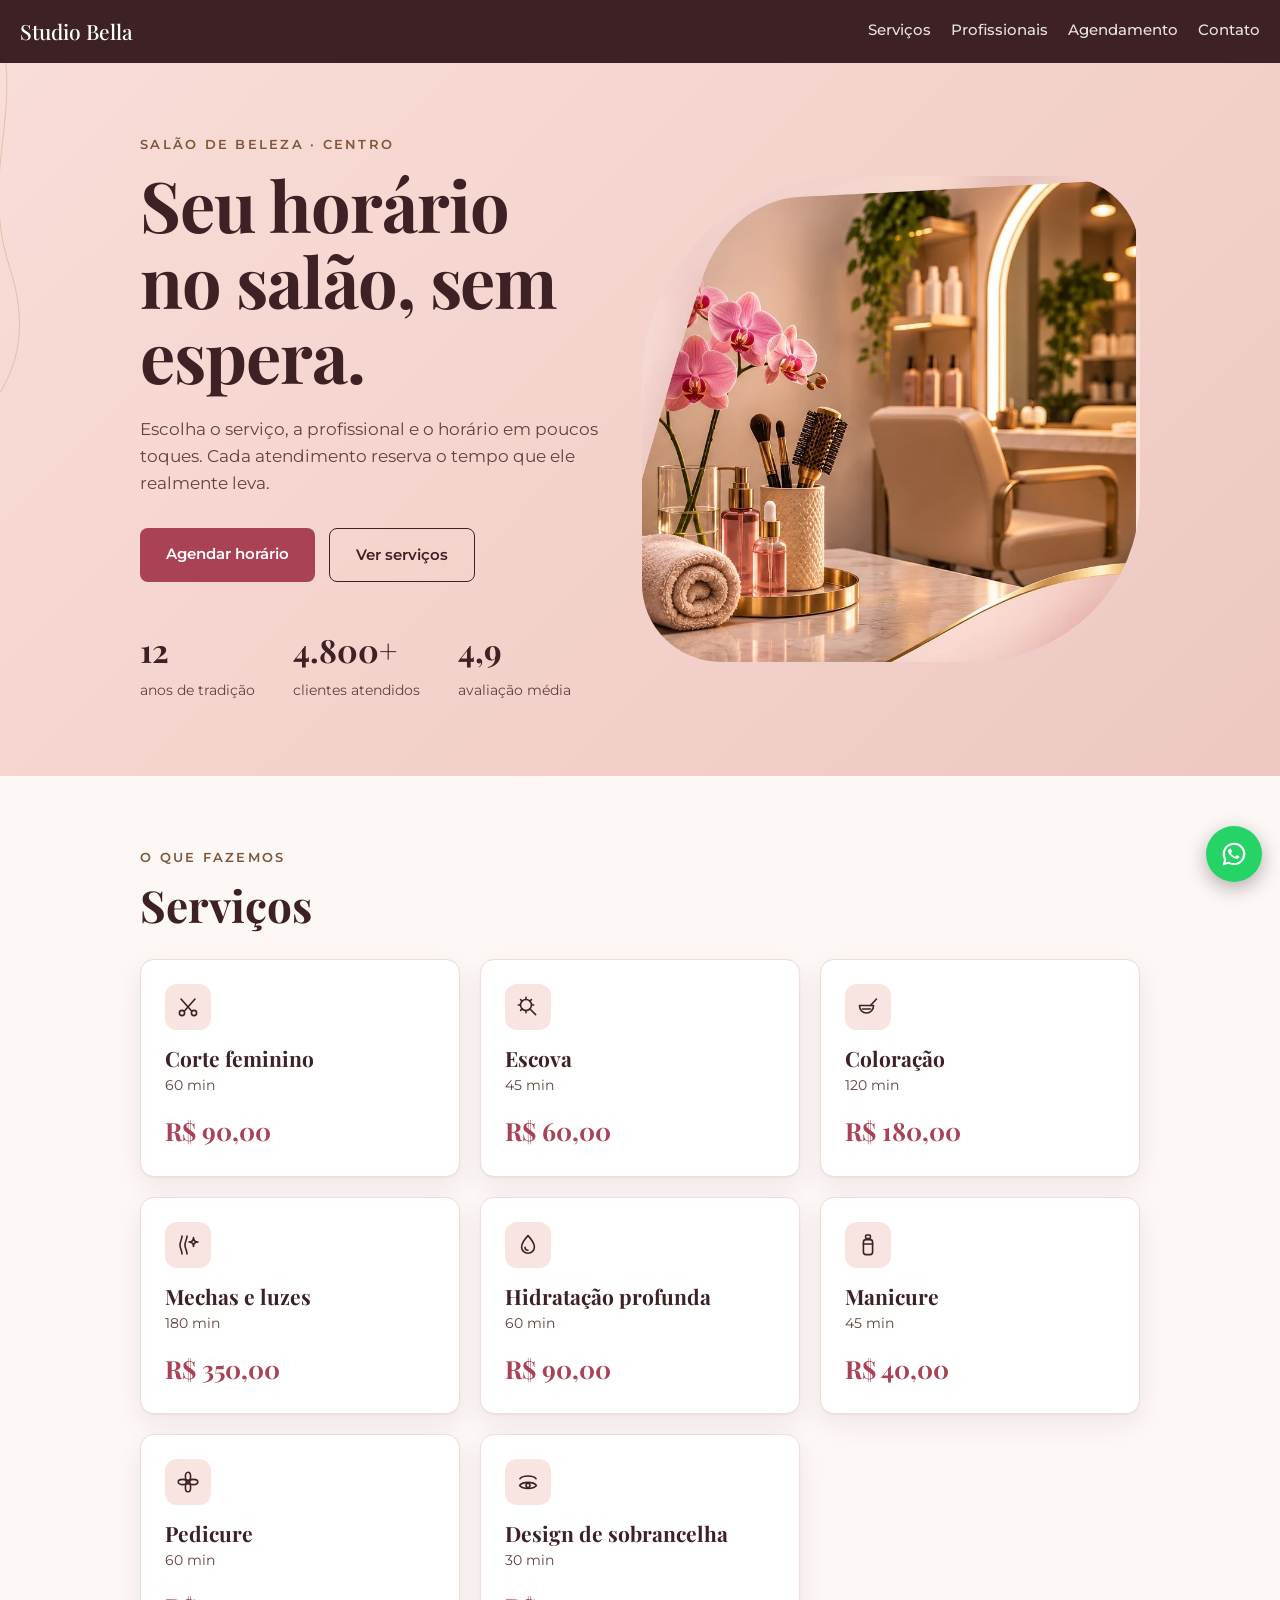
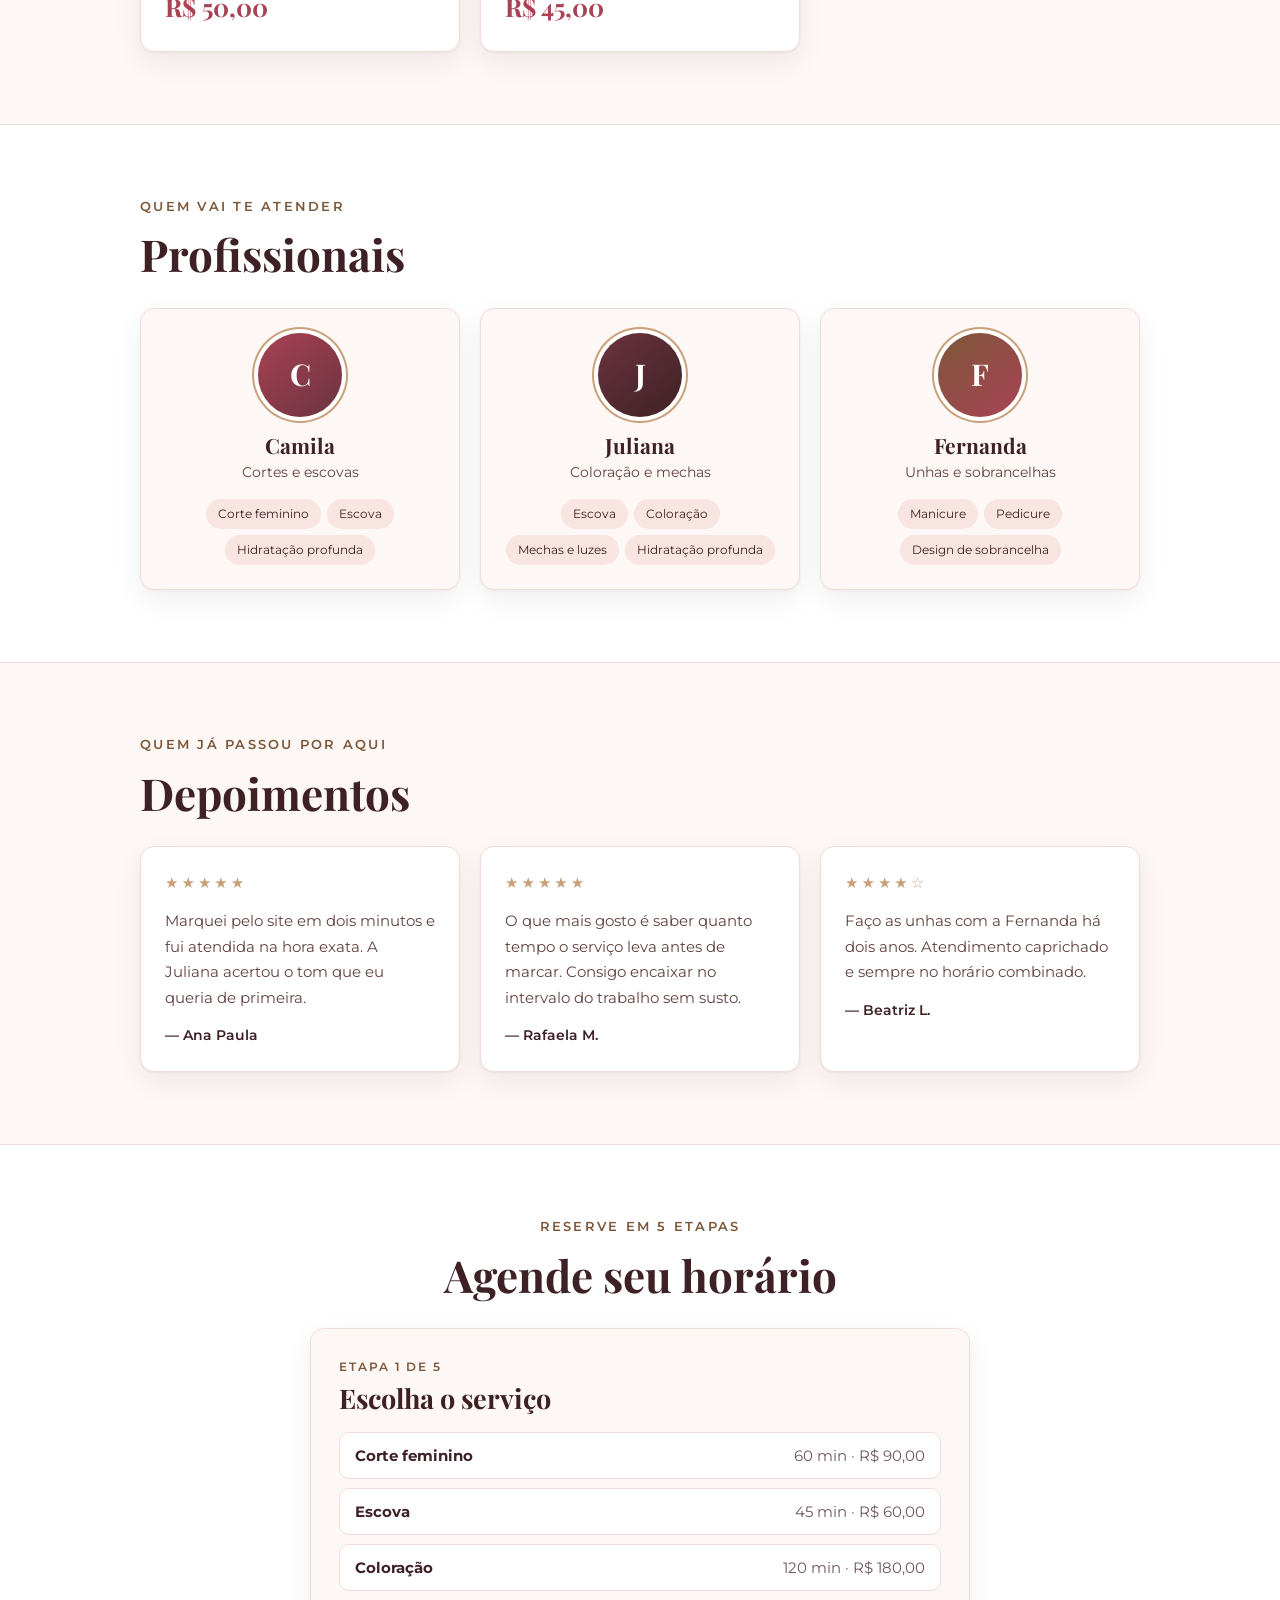
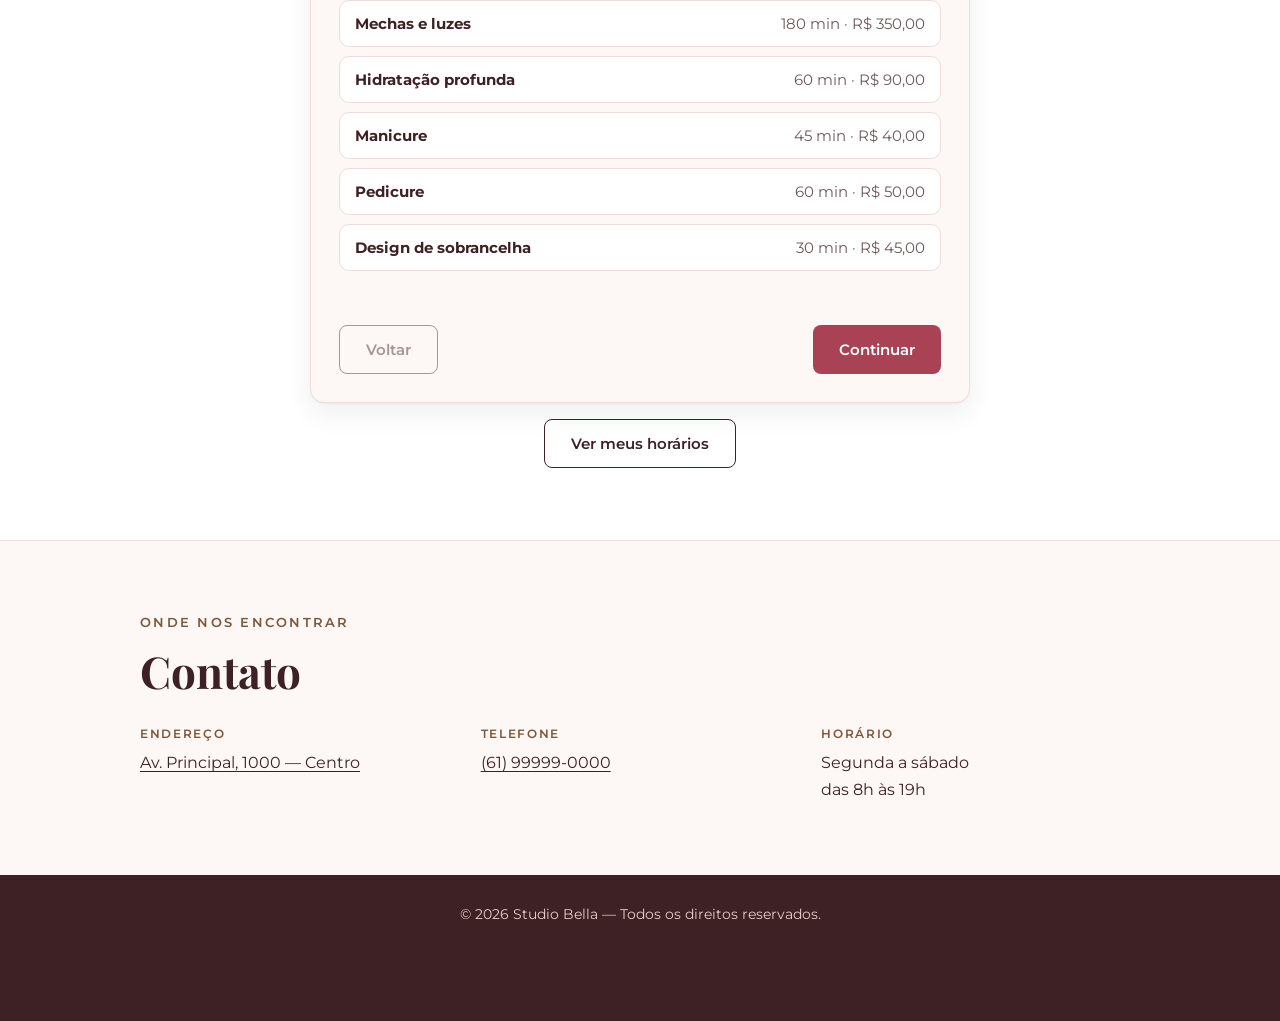
==== commit e2b066b7: "Aplica a identidade visual da referência e padroniza o site Tipografia - Playfair Display nos título" ====
--- a/index.html
+++ b/index.html
@@ -5,7 +5,7 @@
 <meta name="viewport" content="width=device-width,initial-scale=1">
 <title>Studio Bella — Agendamento Online</title>
 <meta name="description" content="Salão de beleza no Centro. Agende corte, coloração, mechas, hidratação, unhas e sobrancelha online, sem espera.">
-<meta name="theme-color" content="#2a1a2b">
+<meta name="theme-color" content="#3e2125">
 <meta property="og:type" content="website">
 <meta property="og:site_name" content="Studio Bella">
 <meta property="og:locale" content="pt_BR">
@@ -15,9 +15,9 @@
 <!-- Para o link mostrar imagem ao ser compartilhado no WhatsApp/Instagram, publique uma
      foto de 1200x630 e descomente a linha abaixo com a URL completa dela:
 <meta property="og:image" content="https://seudominio.com.br/capa.jpg"> -->
-<link rel="icon" href="data:image/svg+xml,%3Csvg xmlns='http://www.w3.org/2000/svg' viewBox='0 0 32 32'%3E%3Crect width='32' height='32' rx='7' fill='%232a1a2b'/%3E%3Ctext x='16' y='23' font-family='Georgia,serif' font-size='19' font-weight='bold' fill='%23f6e2e7' text-anchor='middle'%3EB%3C/text%3E%3C/svg%3E">
+<link rel="icon" href="data:image/svg+xml,%3Csvg xmlns='http://www.w3.org/2000/svg' viewBox='0 0 32 32'%3E%3Crect width='32' height='32' rx='7' fill='%233e2125'/%3E%3Ctext x='16' y='23' font-family='Georgia,serif' font-size='19' font-weight='bold' fill='%23f8e4e0' text-anchor='middle'%3EB%3C/text%3E%3C/svg%3E">
 <link rel="preconnect" href="https://fonts.googleapis.com">
-<link href="https://fonts.googleapis.com/css2?family=Fraunces:opsz,wght@9..144,600;9..144,800&family=Instrument+Sans:wght@400;600&display=swap" rel="stylesheet">
+<link href="https://fonts.googleapis.com/css2?family=Playfair+Display:wght@500;600;700;800&family=Montserrat:wght@400;500;600;700&display=swap" rel="stylesheet">
 <link rel="stylesheet" href="assets/css/style.css">
 </head>
 <body>
@@ -26,7 +26,12 @@
   <a href="#servicos">Serviços</a><a href="#barbeiros">Profissionais</a><a href="#agendamento">Agendamento</a><a href="#contato">Contato</a>
 </nav>
 
-<div class="hero-wrap"><header class="w hero" id="inicio">
+<div class="hero-wrap">
+<svg class="hero-deco" viewBox="0 0 290 430" fill="none" aria-hidden="true">
+  <path d="M16-24C58 92 6 152 40 264c30 98-10 142-34 174" stroke="#c9a079" stroke-width="1.7" stroke-opacity=".8"/>
+  <path d="M54-34C98 84 36 152 74 270c32 100-12 146-36 180" stroke="#c9a079" stroke-width="1.1" stroke-opacity=".5"/>
+</svg>
+<header class="w hero" id="inicio">
   <div>
     <p class="eyebrow">Salão de beleza · Centro</p>
     <h1>Seu horário no salão, sem espera.</h1>
@@ -42,9 +47,8 @@
     </div>
   </div>
   <div class="hero-img">
-    <!-- Ilustração local. Para usar foto do salão, troque por:
-         <img src="assets/img/salao.jpg" alt="Interior do Studio Bella" width="480" height="600"> -->
-    <img src="assets/img/hero.svg" alt="" width="480" height="600">
+    <img src="assets/img/hero.jpg" width="835" height="815" fetchpriority="high"
+         alt="Bancada do Studio Bella com orquídeas, pincéis, escova e frascos de tratamento">
   </div>
 </header></div>
 
--- a/assets/css/style.css
+++ b/assets/css/style.css
@@ -6,45 +6,50 @@
    ========================================================== */
 
 /* ---------- Tokens de marca ----------
-   Paleta: ameixa (base), framboesa (ação), caramelo (acento),
-   rosa (fundos suaves). O verde do template antigo foi removido. */
+   Cores retiradas do mockup do topo: vinho escuro, framboesa,
+   bronze e blush quente. Trocar a identidade do site é editar
+   este bloco. */
 :root{
-  --ink:#2a1a2b;        /* ameixa escura: nav, rodapé, títulos */
-  --plum:#703a5d;       /* ameixa média: gradientes */
-  --mut:#6d5a6c;        /* texto secundário */
-  --red:#a63d68;        /* framboesa: ação principal */
-  --gold:#8a6434;       /* caramelo: rótulos e acentos (contraste AA) */
-  --gold-soft:#d9b382;  /* caramelo claro: bordas decorativas */
-  --rose:#f6e2e7;       /* rosa suave: fundos de destaque */
-  --bg:#faf6f6;         /* fundo da página */
+  --ink:#3e2125;        /* vinho escuro: menu, rodapé, títulos */
+  --plum:#6b3340;       /* vinho médio: gradientes */
+  --mut:#61423e;        /* texto corrido */
+  --red:#a94255;        /* framboesa: botões e preços */
+  --gold:#7d5739;       /* bronze: rótulos de seção (contraste AA) */
+  --gold-soft:#c9a079;  /* bronze claro: linhas decorativas */
+  --rose:#f8e4e0;       /* blush: fundos de destaque */
+  --rose-deep:#edc8c2;  /* blush fechado: fim do gradiente do topo */
+  --bg:#fdf7f5;         /* fundo da página */
   --card:#fff;
-  --line:#ecdde0;
+  --line:#f0ddd8;
   --radius:14px;
-  --shadow:0 1px 2px rgba(42,26,43,.05), 0 10px 28px rgba(42,26,43,.06);
-  --shadow-lg:0 2px 4px rgba(42,26,43,.06), 0 18px 44px rgba(42,26,43,.10);
+  --shadow:0 1px 2px rgba(62,33,37,.05), 0 10px 28px rgba(62,33,37,.07);
+  --shadow-lg:0 2px 4px rgba(62,33,37,.07), 0 18px 44px rgba(62,33,37,.12);
+  /* Tipografia: Playfair Display nos títulos, Montserrat no resto */
+  --serif:'Playfair Display',Georgia,'Times New Roman',serif;
+  --sans:Montserrat,system-ui,-apple-system,'Segoe UI',sans-serif;
 }
 
 /* ---------- Base ---------- */
 *{box-sizing:border-box;margin:0}
 html{scroll-behavior:smooth;scroll-padding-top:72px}
-body{font:16px/1.6 'Instrument Sans',system-ui,sans-serif;background:var(--bg);color:var(--ink)}
-h1,h2,h3{font-family:Fraunces,Georgia,serif;line-height:1.1}
+body{font:400 16px/1.65 var(--sans);background:var(--bg);color:var(--ink)}
+h1,h2,h3{font-family:var(--serif);font-weight:700;line-height:1.15}
 h2{font-size:clamp(30px,5vw,44px);margin-bottom:28px}
 a{color:inherit}
 img{max-width:100%;height:auto;display:block}
-button,input,select{font:inherit;color:inherit}
+button,input,select{font-family:var(--sans);font-size:16px;color:inherit}
 /* anel duplo: o branco aparece sobre elementos escuros,
    o escuro aparece sobre o fundo claro */
 :focus-visible{outline:3px solid #fff;outline-offset:0;box-shadow:0 0 0 6px var(--ink)}
 [hidden]{display:none!important}
 
 /* rótulo pequeno acima dos títulos de seção */
-.eyebrow{color:var(--gold);font-size:12.5px;font-weight:600;letter-spacing:.16em;text-transform:uppercase;margin-bottom:10px}
+.eyebrow{color:var(--gold);font-size:12.5px;font-weight:600;letter-spacing:.18em;text-transform:uppercase;margin-bottom:12px}
 
 /* ---------- Navegação ---------- */
-nav{position:sticky;top:0;z-index:5;background:var(--ink);color:#fff;display:flex;gap:18px;align-items:center;padding:14px 20px;flex-wrap:wrap}
-nav b{font-family:Fraunces,serif;font-size:20px;margin-right:auto}
-nav a{text-decoration:none;font-size:15px;opacity:.85}
+nav{position:sticky;top:0;z-index:5;background:var(--ink);color:#fff;display:flex;gap:20px;align-items:center;padding:14px 20px;flex-wrap:wrap}
+nav b{font-family:var(--serif);font-weight:700;font-size:21px;margin-right:auto}
+nav a{text-decoration:none;font-size:14.5px;font-weight:500;opacity:.88}
 nav a:hover{opacity:1;text-decoration:underline;text-underline-offset:4px}
 nav b a{font-size:inherit;opacity:1}
 
@@ -53,7 +58,7 @@
 .band{background:var(--card);border-top:1px solid var(--line);border-bottom:1px solid var(--line)}
 
 /* ---------- Botões ---------- */
-.btn{display:inline-block;background:var(--red);color:#fff;border:0;border-radius:8px;padding:13px 24px;font-weight:600;cursor:pointer;text-decoration:none;transition:filter .15s,transform .15s}
+.btn{display:inline-block;background:var(--red);color:#fff;border:0;border-radius:8px;padding:14px 26px;font-weight:600;font-size:15px;cursor:pointer;text-decoration:none;transition:filter .15s,transform .15s}
 .btn:hover{filter:brightness(1.08)}
 .btn:active{transform:translateY(1px)}
 .btn.alt{background:transparent;color:var(--ink);border:1.5px solid var(--ink)}
@@ -61,15 +66,19 @@
 .btn:disabled{opacity:.45;cursor:default;filter:none;transform:none}
 
 /* ---------- Hero ---------- */
-.hero-wrap{background:linear-gradient(180deg,var(--rose) 0%,var(--bg) 78%)}
-.hero{display:grid;grid-template-columns:1.05fr .95fr;gap:56px;align-items:center}
-.hero h1{font-size:clamp(38px,6.4vw,72px);font-weight:800;letter-spacing:-.01em}
-.hero .lead{max-width:46ch;margin:20px 0 28px;color:var(--mut);font-size:17px}
-.hero-cta{display:flex;gap:12px;flex-wrap:wrap}
-.hero-img img{border-radius:var(--radius);box-shadow:var(--shadow-lg);width:100%}
-.stats{display:flex;gap:36px;margin-top:40px;flex-wrap:wrap}
-.stats b{display:block;font:800 32px Fraunces,serif}
-.stats span{color:var(--mut);font-size:14px}
+.hero-wrap{position:relative;overflow:hidden;background:linear-gradient(135deg,#f9ddd8 0%,#f4d2cc 52%,var(--rose-deep) 100%)}
+/* fios dourados decorativos do canto superior esquerdo */
+.hero-deco{position:absolute;left:-54px;top:-28px;width:min(250px,22vw);pointer-events:none}
+.hero{position:relative;display:grid;grid-template-columns:1fr 1.08fr;gap:40px;align-items:center}
+.hero h1{font-size:clamp(38px,6.2vw,70px);font-weight:700;letter-spacing:-.015em;line-height:1.08}
+.hero .lead{max-width:44ch;margin:22px 0 30px;color:var(--mut);font-size:16.5px}
+.hero-cta{display:flex;gap:14px;flex-wrap:wrap}
+/* o recorte do mockup já traz a fita dourada; o raio corta os
+   cantos onde sobra fundo rosa da imagem */
+.hero-img img{width:100%;border-radius:42% 16% 34% 16%}
+.stats{display:flex;gap:38px;margin-top:42px;flex-wrap:wrap}
+.stats b{display:block;font-family:var(--serif);font-weight:700;font-size:32px}
+.stats span{color:var(--mut);font-size:13.5px}
 
 /* ---------- Cards (base compartilhada) ---------- */
 .cards{display:grid;grid-template-columns:repeat(auto-fit,minmax(236px,1fr));gap:20px}
@@ -81,40 +90,41 @@
 .svc{display:flex;flex-direction:column;transition:transform .16s,box-shadow .16s}
 .svc:hover{transform:translateY(-3px);box-shadow:var(--shadow-lg)}
 .ico-wrap{display:grid;place-items:center;width:46px;height:46px;border-radius:12px;background:var(--rose);color:var(--ink);margin-bottom:16px}
-.band .ico-wrap{background:var(--rose)}
 .ico{width:24px;height:24px}
-.svc .dur{color:var(--mut);font-size:14px;margin-top:4px}
-.svc .price{font:800 24px Fraunces,serif;color:var(--red);margin-top:14px}
+.svc .dur{color:var(--mut);font-size:13.5px;margin-top:4px}
+.svc .price{font-family:var(--serif);font-weight:700;font-size:25px;color:var(--red);margin-top:14px}
 
 /* ---------- Equipe ---------- */
 .pro{text-align:center}
-.avatar{width:84px;height:84px;border-radius:50%;margin:0 auto 16px;display:grid;place-items:center;font:700 30px Fraunces,serif;color:#fff;box-shadow:0 0 0 4px var(--card),0 0 0 6px var(--gold-soft);object-fit:cover}
+.avatar{width:84px;height:84px;border-radius:50%;margin:0 auto 16px;display:grid;place-items:center;font-family:var(--serif);font-weight:700;font-size:30px;color:#fff;box-shadow:0 0 0 4px var(--card),0 0 0 6px var(--gold-soft);object-fit:cover}
 .avatar[data-i="0"]{background:linear-gradient(140deg,var(--red),var(--plum))}
 .avatar[data-i="1"]{background:linear-gradient(140deg,var(--plum),var(--ink))}
 .avatar[data-i="2"]{background:linear-gradient(140deg,var(--gold),var(--red))}
-.pro .espec{color:var(--mut);font-size:14px;margin-top:4px}
+.pro .espec{color:var(--mut);font-size:13.5px;margin-top:4px}
 .tags{list-style:none;padding:0;margin:16px 0 0;display:flex;flex-wrap:wrap;gap:6px;justify-content:center}
-.tags li{font-size:12.5px;background:var(--rose);color:var(--ink);border-radius:999px;padding:4px 11px}
+.tags li{font-size:12px;background:var(--rose);color:var(--ink);border-radius:999px;padding:5px 12px}
 
 /* ---------- Depoimentos ---------- */
 .dep .estrelas{color:var(--gold-soft);letter-spacing:3px;font-size:15px}
-.dep blockquote{margin:12px 0 0;font-size:15.5px;color:var(--mut);line-height:1.65}
-.dep .autor{margin-top:14px;font-weight:600;font-size:14.5px}
+.dep blockquote{margin:12px 0 0;font-size:15px;color:var(--mut);line-height:1.7}
+.dep .autor{margin-top:14px;font-weight:600;font-size:14px}
 .dep .autor::before{content:'— '}
 
 /* ---------- Contato ---------- */
-.contato-grid{display:grid;grid-template-columns:repeat(auto-fit,minmax(220px,1fr));gap:20px}
-.contato-grid dt{color:var(--gold);font-size:12.5px;font-weight:600;letter-spacing:.12em;text-transform:uppercase;margin-bottom:6px}
-.contato-grid dd{margin:0;font-size:16.5px}
+.contato-grid{display:grid;grid-template-columns:repeat(auto-fit,minmax(220px,1fr));gap:22px}
+.contato-grid dt{color:var(--gold);font-size:12px;font-weight:600;letter-spacing:.14em;text-transform:uppercase;margin-bottom:6px}
+.contato-grid dd{margin:0;font-size:16px}
 .contato-grid a{text-decoration:underline;text-underline-offset:3px}
 
-/* ---------- Agendamento (wizard de 5 etapas) ---------- */
+/* ---------- Agendamento (centralizado na página) ---------- */
+#agendamento{text-align:center}
+#agendamento .box{margin-inline:auto;text-align:left}
 .box{background:var(--card);border:1px solid var(--line);border-radius:var(--radius);padding:28px;max-width:660px;box-shadow:var(--shadow)}
 .band .box{background:var(--bg)}
 .box h3{margin-bottom:18px;font-size:27px}
 #wizT:focus{outline:none;box-shadow:none}
-.step{color:var(--gold);font-weight:600;font-size:12.5px;letter-spacing:.14em;text-transform:uppercase;margin-bottom:6px}
-.opt{display:flex;justify-content:space-between;align-items:center;width:100%;gap:12px;text-align:left;background:var(--bg);border:1.5px solid var(--line);border-radius:10px;padding:13px 15px;margin-bottom:9px;cursor:pointer;transition:border-color .14s,background .14s}
+.step{color:var(--gold);font-weight:600;font-size:12px;letter-spacing:.16em;text-transform:uppercase;margin-bottom:6px}
+.opt{display:flex;justify-content:space-between;align-items:center;width:100%;gap:12px;text-align:left;background:var(--bg);border:1.5px solid var(--line);border-radius:10px;padding:13px 15px;margin-bottom:9px;cursor:pointer;font-size:15px;transition:border-color .14s,background .14s}
 .band .opt{background:var(--card)}
 .opt:hover:not(:disabled){border-color:var(--red)}
 .opt.on{border-color:var(--ink);background:var(--ink);color:#fff}
@@ -122,49 +132,51 @@
 .opt:disabled{text-decoration:line-through;opacity:.38;cursor:not-allowed}
 .slots{display:grid;grid-template-columns:repeat(auto-fill,minmax(88px,1fr));gap:9px}
 .slots .opt{justify-content:center;margin:0}
-label{display:block;margin:12px 0 5px;font-size:14px;font-weight:600}
-input,select{width:100%;padding:11px 13px;border:1.5px solid var(--line);border-radius:8px;background:#fff}
+label{display:block;margin:12px 0 5px;font-size:13.5px;font-weight:600}
+input,select{width:100%;padding:11px 13px;border:1.5px solid var(--line);border-radius:8px;background:#fff;font-size:15px}
 input:focus,select:focus{border-color:var(--red)}
-.sum{margin-top:18px;padding:14px;background:var(--rose);border-radius:10px;font-size:15px}
+.sum{margin-top:18px;padding:14px;background:var(--rose);border-radius:10px;font-size:14.5px}
 .nav{display:flex;justify-content:space-between;margin-top:22px;gap:10px}
-.msg{color:var(--red);min-height:22px;margin-top:10px;font-size:14px}
+.msg{color:var(--red);min-height:22px;margin-top:10px;font-size:13.5px}
 
 /* ---------- Área da equipe ---------- */
 .ov{overflow-x:auto;margin-top:14px;border-radius:10px}
-table{border-collapse:collapse;width:100%;font-size:14px;background:var(--card)}
-th{background:var(--rose);font-size:12.5px;letter-spacing:.06em;text-transform:uppercase}
+table{border-collapse:collapse;width:100%;font-size:13.5px;background:var(--card)}
+th{background:var(--rose);font-size:11.5px;font-weight:600;letter-spacing:.08em;text-transform:uppercase}
 th,td{padding:10px 12px;border-bottom:1px solid var(--line);text-align:left;white-space:nowrap}
-td button{border:1px solid var(--line);background:#fff;border-radius:6px;padding:4px 9px;cursor:pointer;margin-right:4px}
+td button{border:1px solid var(--line);background:#fff;border-radius:6px;padding:4px 9px;font-size:13px;cursor:pointer;margin-right:4px}
 td button:hover{border-color:var(--red);color:var(--red)}
 .kp{display:grid;grid-template-columns:repeat(auto-fit,minmax(140px,1fr));gap:12px;margin:18px 0}
 .kp div{background:var(--card);border:1px solid var(--line);border-radius:10px;padding:14px;box-shadow:var(--shadow)}
-.kp b{display:block;font:800 23px Fraunces,serif}
-.kp span{color:var(--mut);font-size:13.5px}
+.kp b{display:block;font-family:var(--serif);font-weight:700;font-size:24px}
+.kp span{color:var(--mut);font-size:13px}
 .tool{display:flex;gap:9px;flex-wrap:wrap;margin-top:18px}
 .tool select{width:auto}
+#admin{text-align:left}
 
 /* ---------- Flutuantes e rodapé ---------- */
 .fab{position:fixed;right:18px;bottom:max(18px,env(safe-area-inset-bottom));z-index:6;width:56px;height:56px;border-radius:50%;background:#25d366;color:#fff;display:grid;place-items:center;box-shadow:0 6px 20px rgba(0,0,0,.3);text-decoration:none;transition:transform .15s}
 .fab:hover{transform:scale(1.07)}
-dialog{border:0;border-radius:var(--radius);padding:28px;width:min(460px,92vw);margin:auto;box-shadow:var(--shadow-lg)}
-dialog::backdrop{background:rgba(42,26,43,.6)}
-footer{background:var(--ink);color:#cfc3cb;text-align:center;padding:28px 22px 96px;font-size:14px}
+dialog{border:0;border-radius:var(--radius);padding:28px;width:min(460px,92vw);margin:auto;box-shadow:var(--shadow-lg);color:var(--ink)}
+dialog::backdrop{background:rgba(62,33,37,.6)}
+footer{background:var(--ink);color:#e2cfca;text-align:center;padding:28px 22px 96px;font-size:13.5px}
 
 /* ---------- Responsivo ---------- */
 @media(max-width:860px){
-  .hero{grid-template-columns:1fr;gap:36px}
-  .hero-img{max-width:380px;margin:auto}
+  .hero{grid-template-columns:1fr;gap:34px}
+  .hero-img{max-width:400px;margin:auto}
 }
 /* No celular a marca ocupa a primeira linha e os links a segunda;
    scroll-padding acompanha a altura maior do menu fixo. */
 @media(max-width:600px){
   html{scroll-padding-top:92px}
   nav{gap:8px 14px;padding:10px 16px}
-  nav b{flex:1 0 100%;font-size:18px;margin:0}
-  nav a{font-size:14px}
+  nav b{flex:1 0 100%;font-size:19px;margin:0}
+  nav a{font-size:13.5px}
   .w{padding:52px 20px}
-  .stats{gap:24px}
+  .stats{gap:26px}
   .hero-cta .btn{flex:1 1 auto;text-align:center}
+  .hero-deco{width:150px}
 }
 /* Em telas estreitas a duração/preço desce para a própria linha
    em vez de quebrar no meio do texto. */
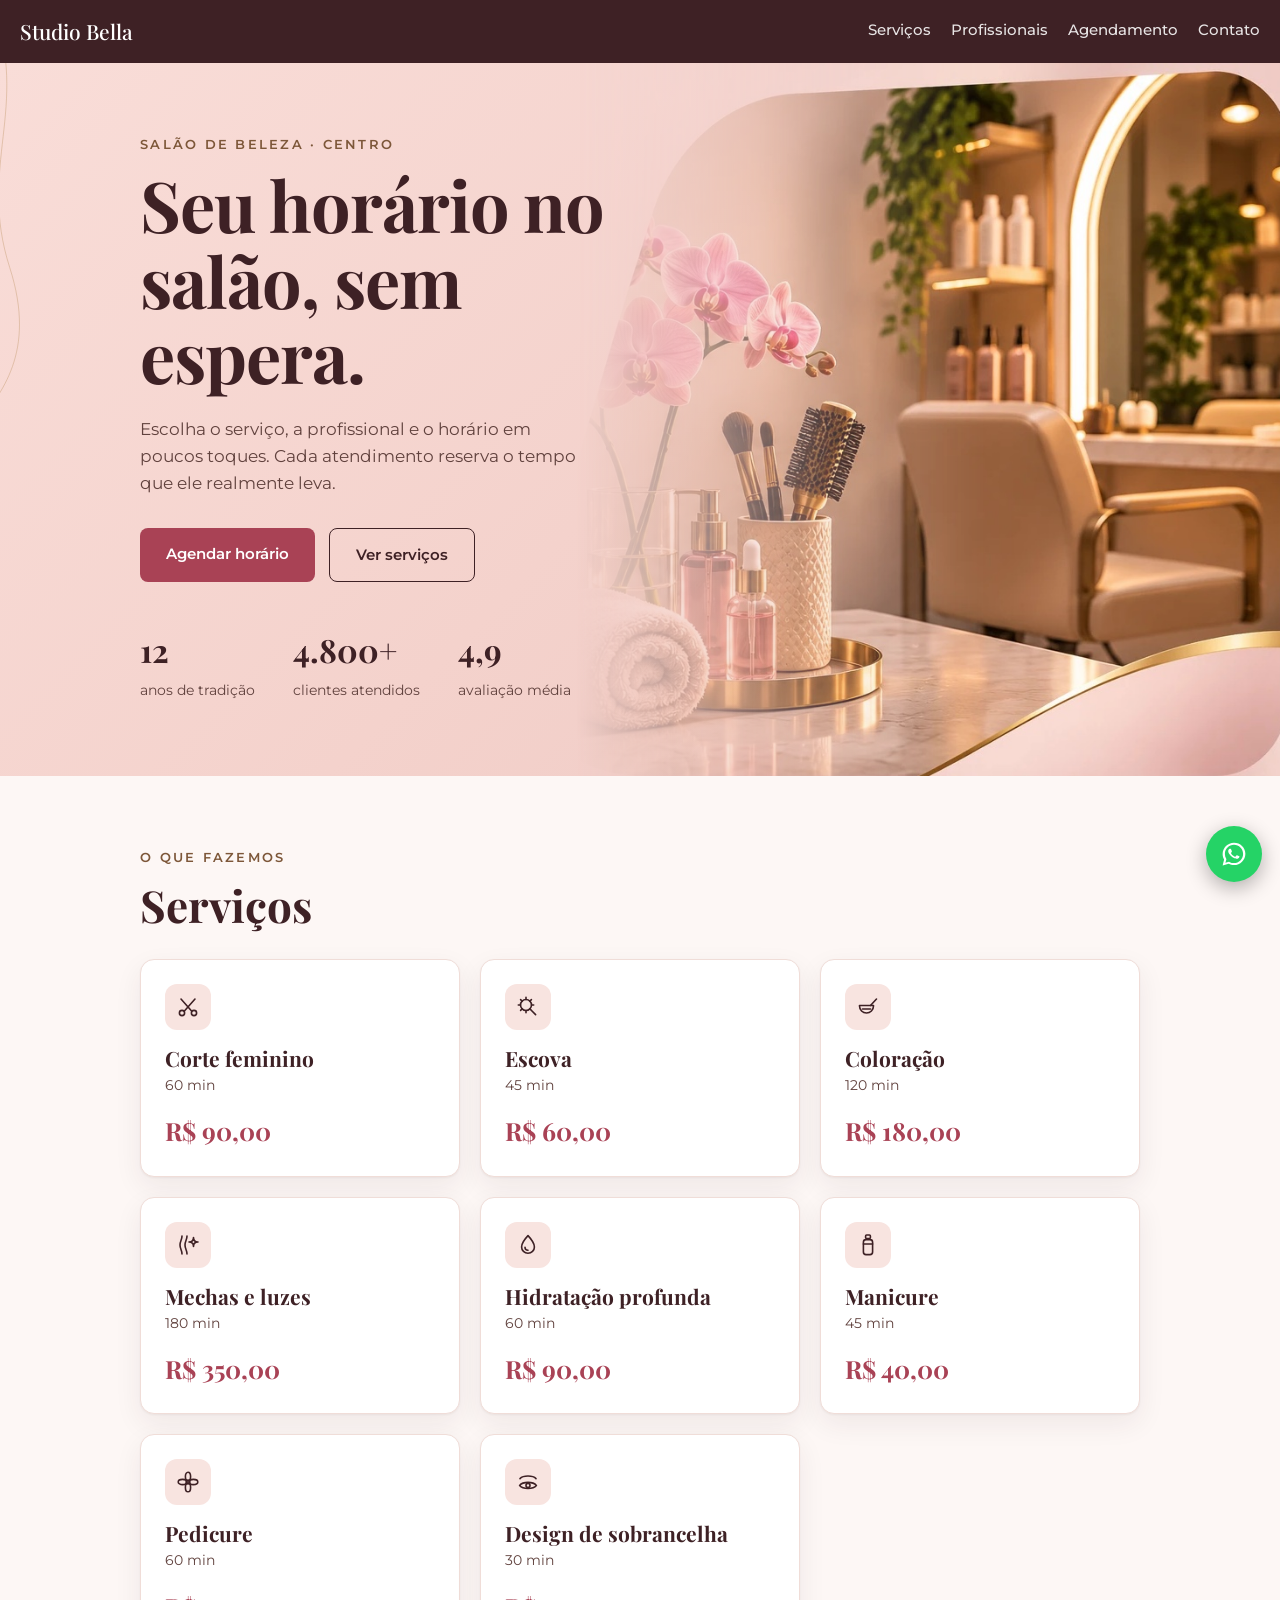
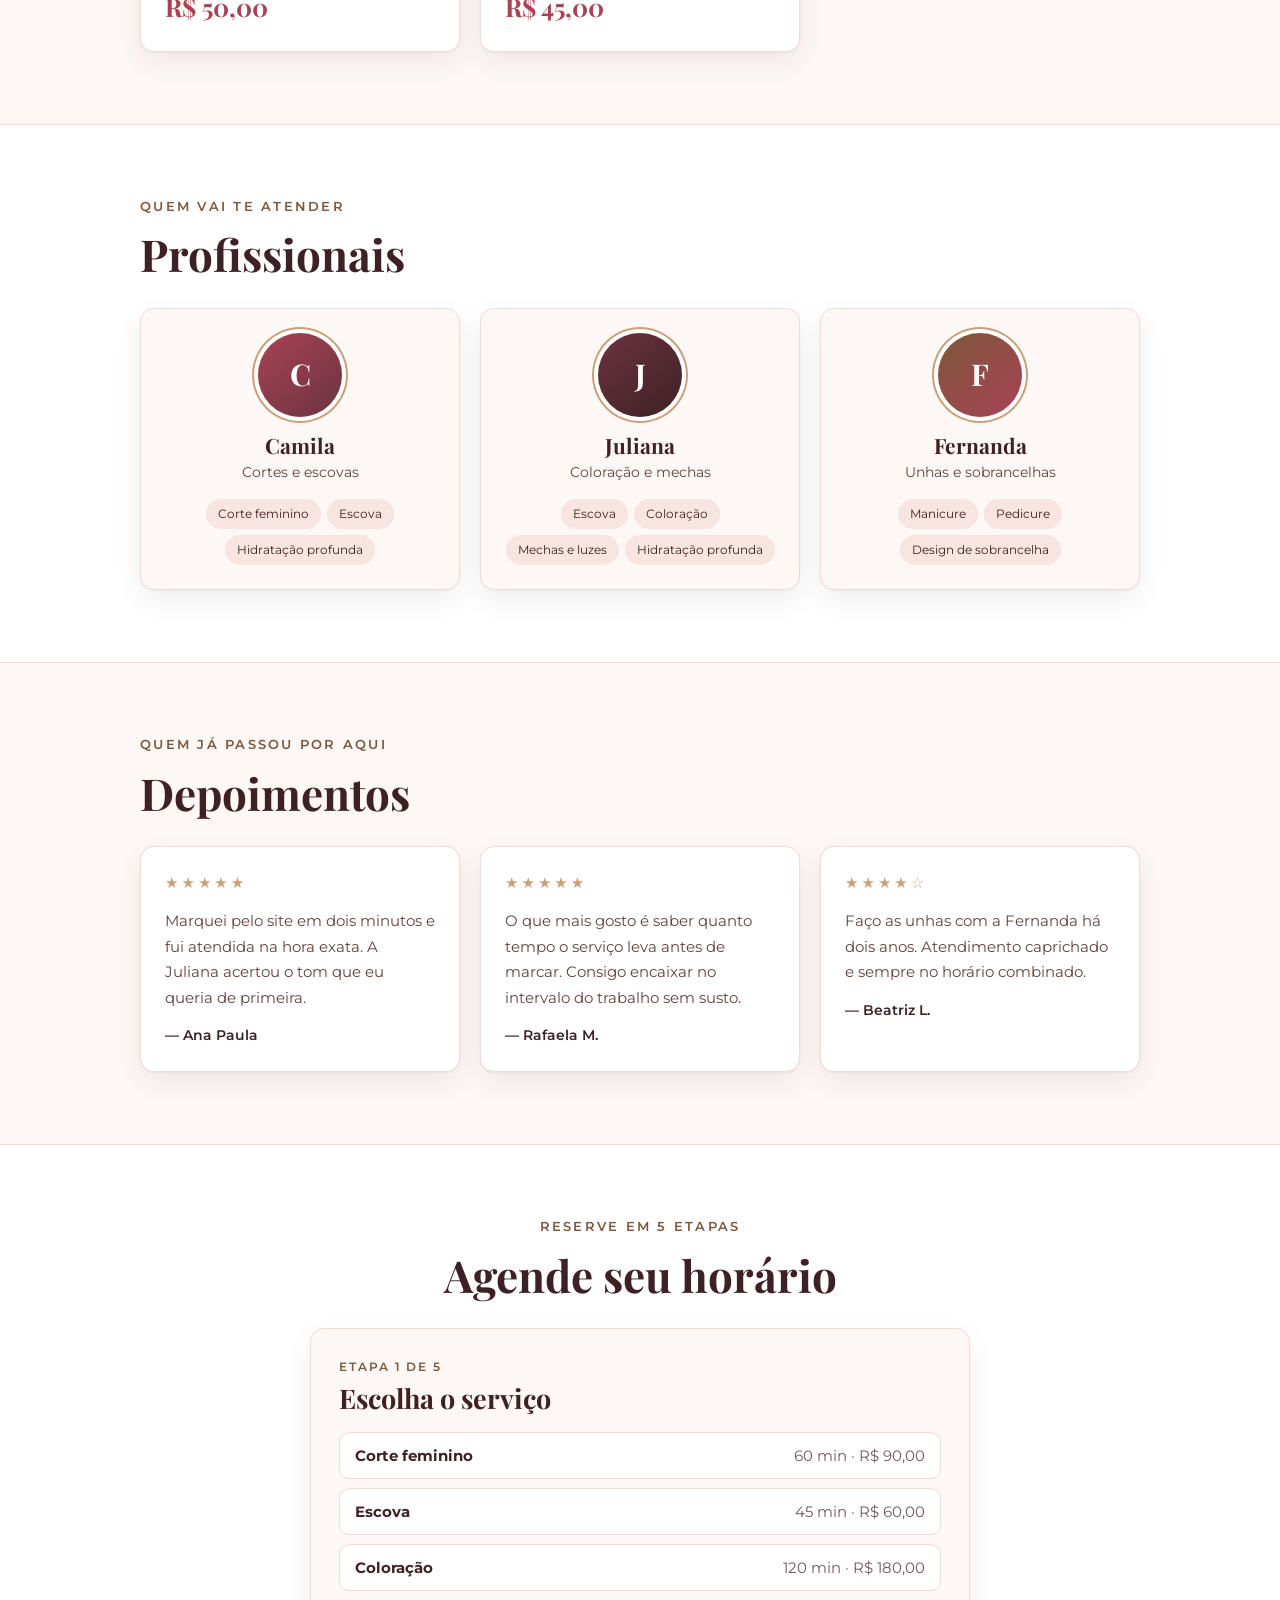
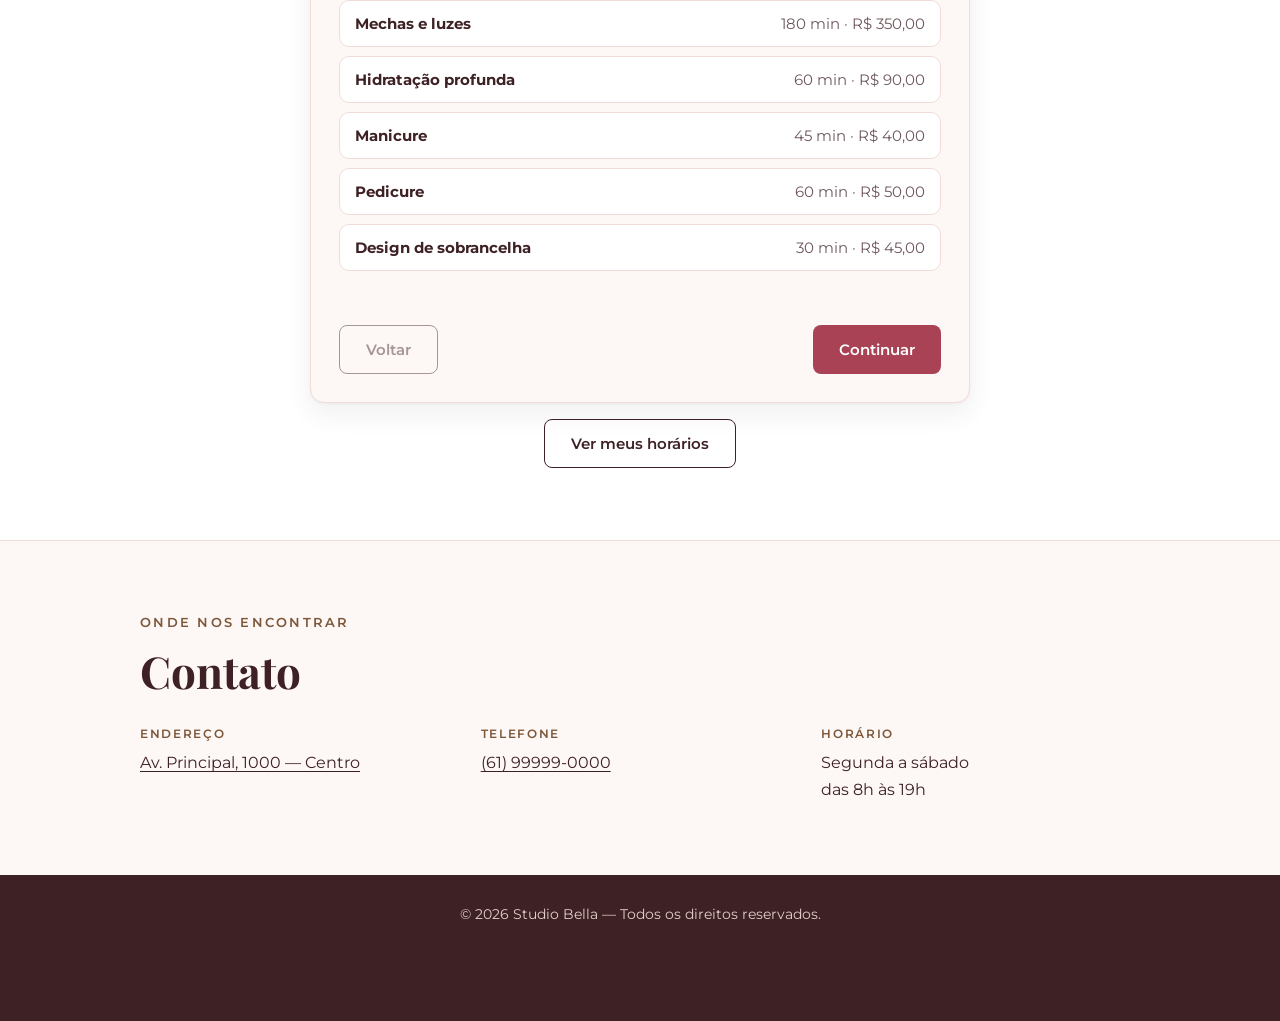
==== commit d2a226bd: "Foto do topo ocupando a metade direita, com degradê sobre o texto - a imagem sai do grid e vira cama" ====
--- a/index.html
+++ b/index.html
@@ -32,7 +32,7 @@
   <path d="M54-34C98 84 36 152 74 270c32 100-12 146-36 180" stroke="#c9a079" stroke-width="1.1" stroke-opacity=".5"/>
 </svg>
 <header class="w hero" id="inicio">
-  <div>
+  <div class="hero-txt">
     <p class="eyebrow">Salão de beleza · Centro</p>
     <h1>Seu horário no salão, sem espera.</h1>
     <p class="lead">Escolha o serviço, a profissional e o horário em poucos toques. Cada atendimento reserva o tempo que ele realmente leva.</p>
@@ -46,11 +46,12 @@
       <div><b>4,9</b><span>avaliação média</span></div>
     </div>
   </div>
-  <div class="hero-img">
-    <img src="assets/img/hero.jpg" width="835" height="815" fetchpriority="high"
-         alt="Bancada do Studio Bella com orquídeas, pincéis, escova e frascos de tratamento">
-  </div>
-</header></div>
+</header>
+<div class="hero-img">
+  <img src="assets/img/hero.jpg" width="835" height="815" fetchpriority="high"
+       alt="Bancada do Studio Bella com orquídeas, pincéis, escova e frascos de tratamento">
+</div>
+</div>
 
 <section class="w" id="servicos">
   <p class="eyebrow">O que fazemos</p>
--- a/assets/css/style.css
+++ b/assets/css/style.css
@@ -68,14 +68,19 @@
 /* ---------- Hero ---------- */
 .hero-wrap{position:relative;overflow:hidden;background:linear-gradient(135deg,#f9ddd8 0%,#f4d2cc 52%,var(--rose-deep) 100%)}
 /* fios dourados decorativos do canto superior esquerdo */
-.hero-deco{position:absolute;left:-54px;top:-28px;width:min(250px,22vw);pointer-events:none}
-.hero{position:relative;display:grid;grid-template-columns:1fr 1.08fr;gap:40px;align-items:center}
+.hero-deco{position:absolute;left:-54px;top:-28px;width:min(250px,22vw);pointer-events:none;z-index:2}
+/* a foto ocupa a metade direita e se dissolve em direção ao texto.
+   A máscara é um degradê: transparente na borda esquerda, opaca a
+   partir da metade da própria imagem. */
+.hero-img{position:absolute;top:0;right:0;bottom:0;left:45%;z-index:0}
+.hero-img img{width:100%;height:100%;object-fit:cover;object-position:46% 38%;
+  -webkit-mask-image:linear-gradient(to right,transparent 0,rgba(0,0,0,.28) 15%,rgba(0,0,0,.82) 40%,#000 58%);
+          mask-image:linear-gradient(to right,transparent 0,rgba(0,0,0,.28) 15%,rgba(0,0,0,.82) 40%,#000 58%)}
+.hero{position:relative;z-index:1;display:flex;align-items:center;min-height:min(620px,78vh)}
+.hero-txt{max-width:min(52%,560px)}
 .hero h1{font-size:clamp(38px,6.2vw,70px);font-weight:700;letter-spacing:-.015em;line-height:1.08}
-.hero .lead{max-width:44ch;margin:22px 0 30px;color:var(--mut);font-size:16.5px}
+.hero .lead{max-width:40ch;margin:22px 0 30px;color:var(--mut);font-size:16.5px}
 .hero-cta{display:flex;gap:14px;flex-wrap:wrap}
-/* o recorte do mockup já traz a fita dourada; o raio corta os
-   cantos onde sobra fundo rosa da imagem */
-.hero-img img{width:100%;border-radius:42% 16% 34% 16%}
 .stats{display:flex;gap:38px;margin-top:42px;flex-wrap:wrap}
 .stats b{display:block;font-family:var(--serif);font-weight:700;font-size:32px}
 .stats span{color:var(--mut);font-size:13.5px}
@@ -163,8 +168,14 @@
 
 /* ---------- Responsivo ---------- */
 @media(max-width:860px){
-  .hero{grid-template-columns:1fr;gap:34px}
-  .hero-img{max-width:400px;margin:auto}
+  .hero{display:block;min-height:0}
+  .hero-txt{max-width:none}
+  /* abaixo de 860px a foto sai da camada de fundo e vira um bloco
+     normal embaixo do texto, sem máscara */
+  .hero{padding-bottom:0}
+  .hero-img{position:relative;inset:auto;height:300px;margin:32px 20px 56px}
+  .hero-img img{border-radius:var(--radius);object-position:46% 42%;
+    -webkit-mask-image:none;mask-image:none}
 }
 /* No celular a marca ocupa a primeira linha e os links a segunda;
    scroll-padding acompanha a altura maior do menu fixo. */
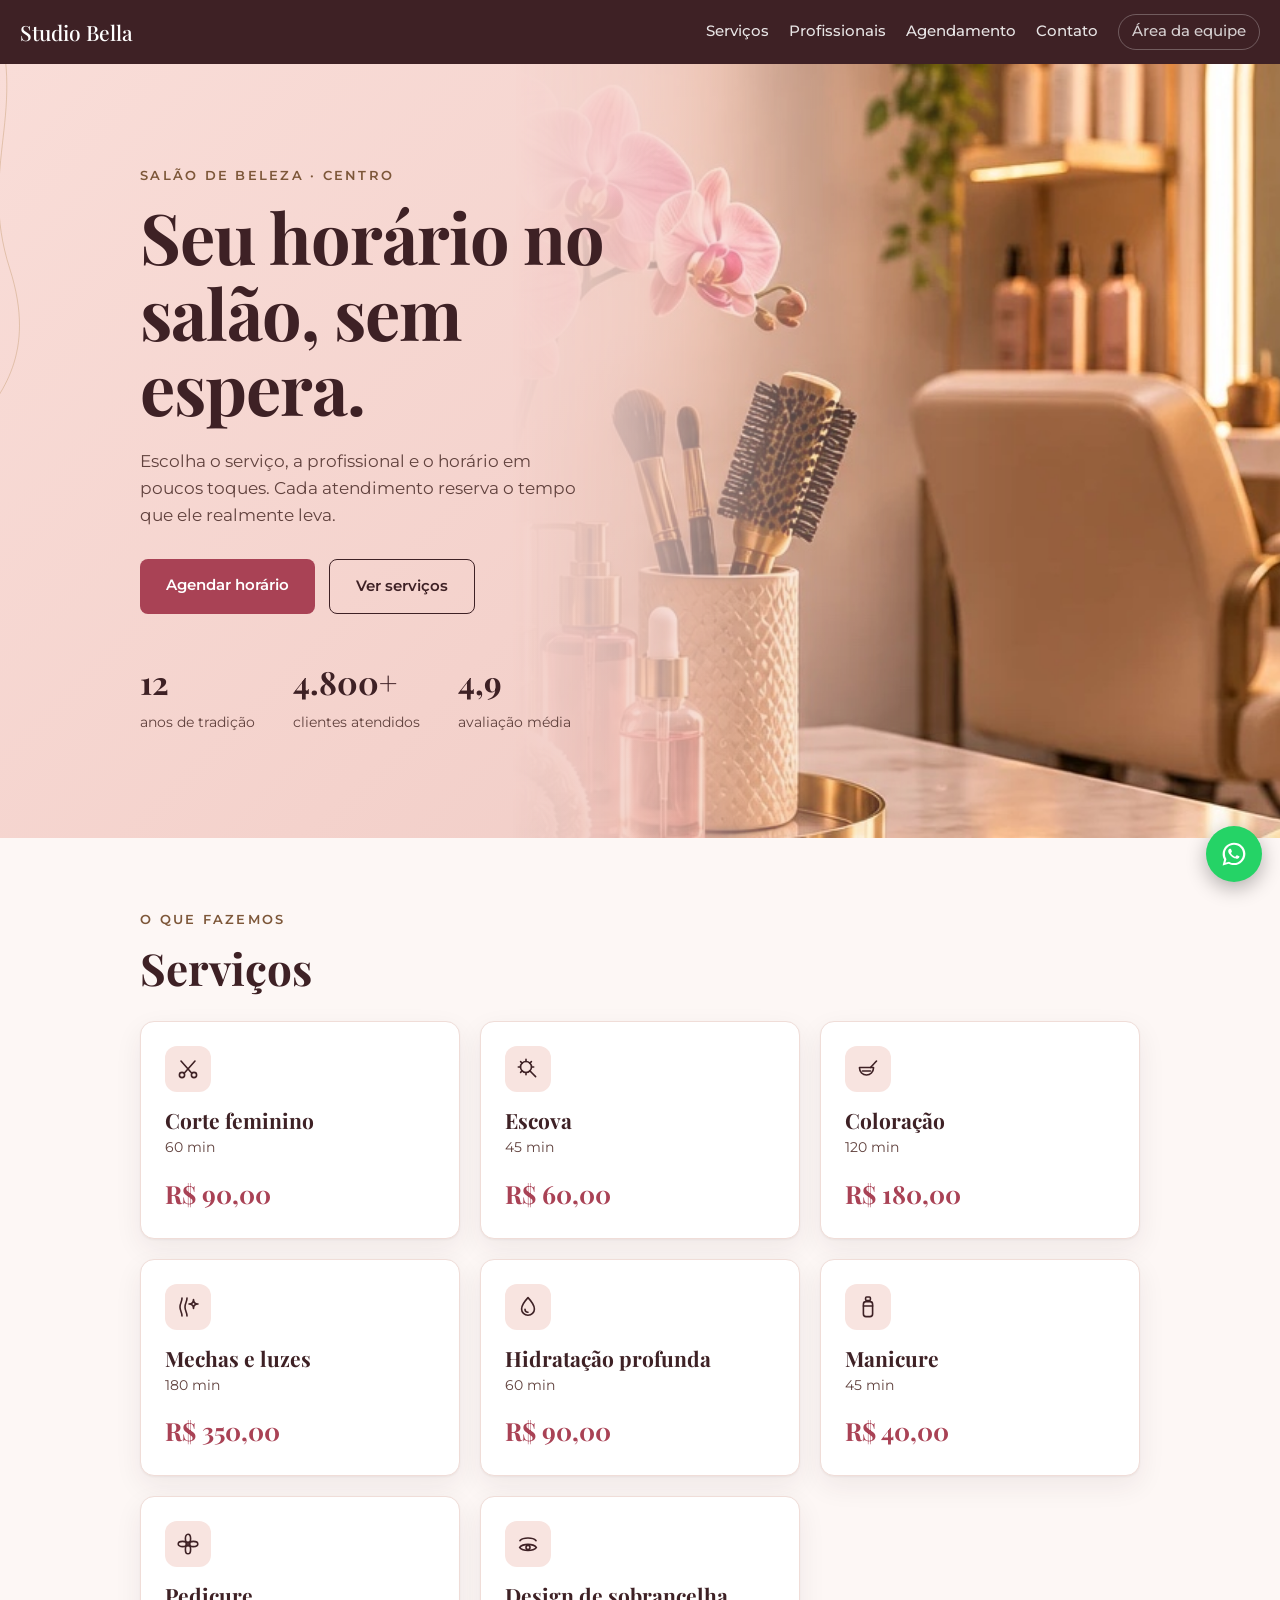
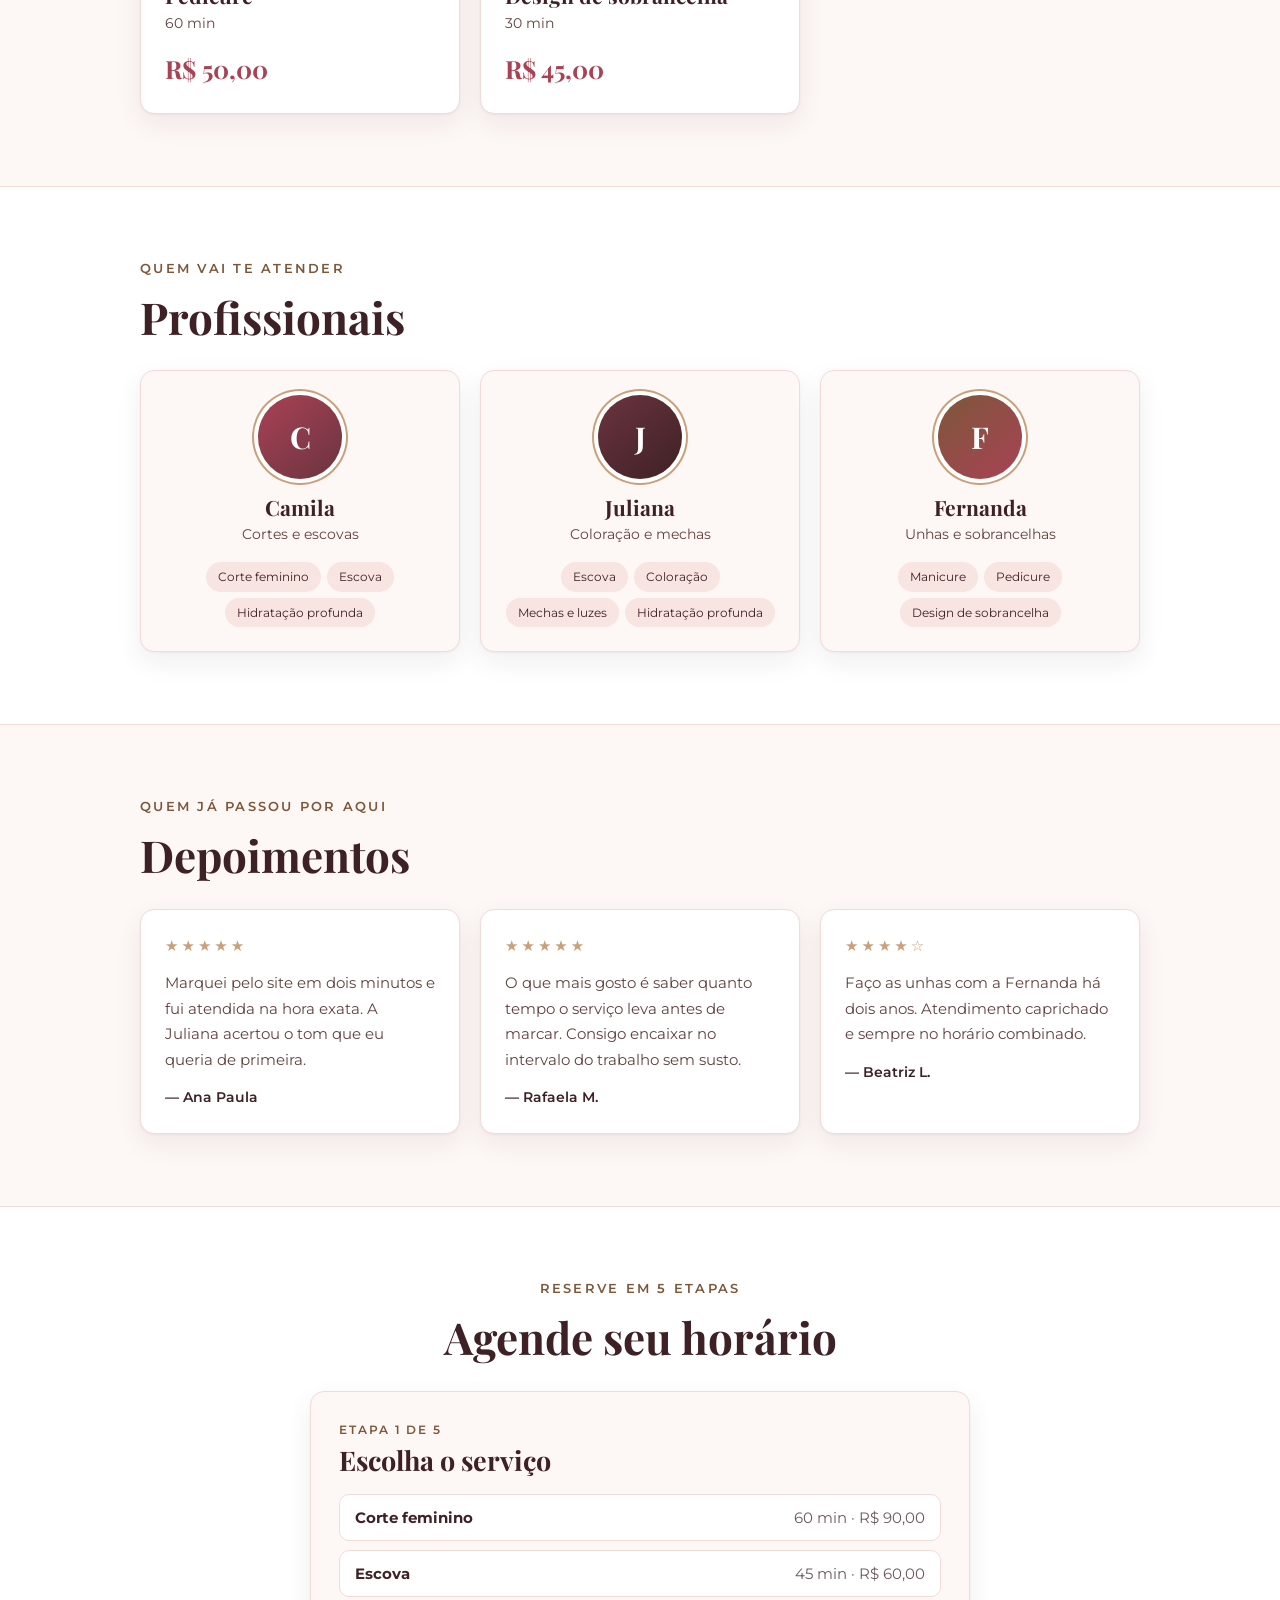
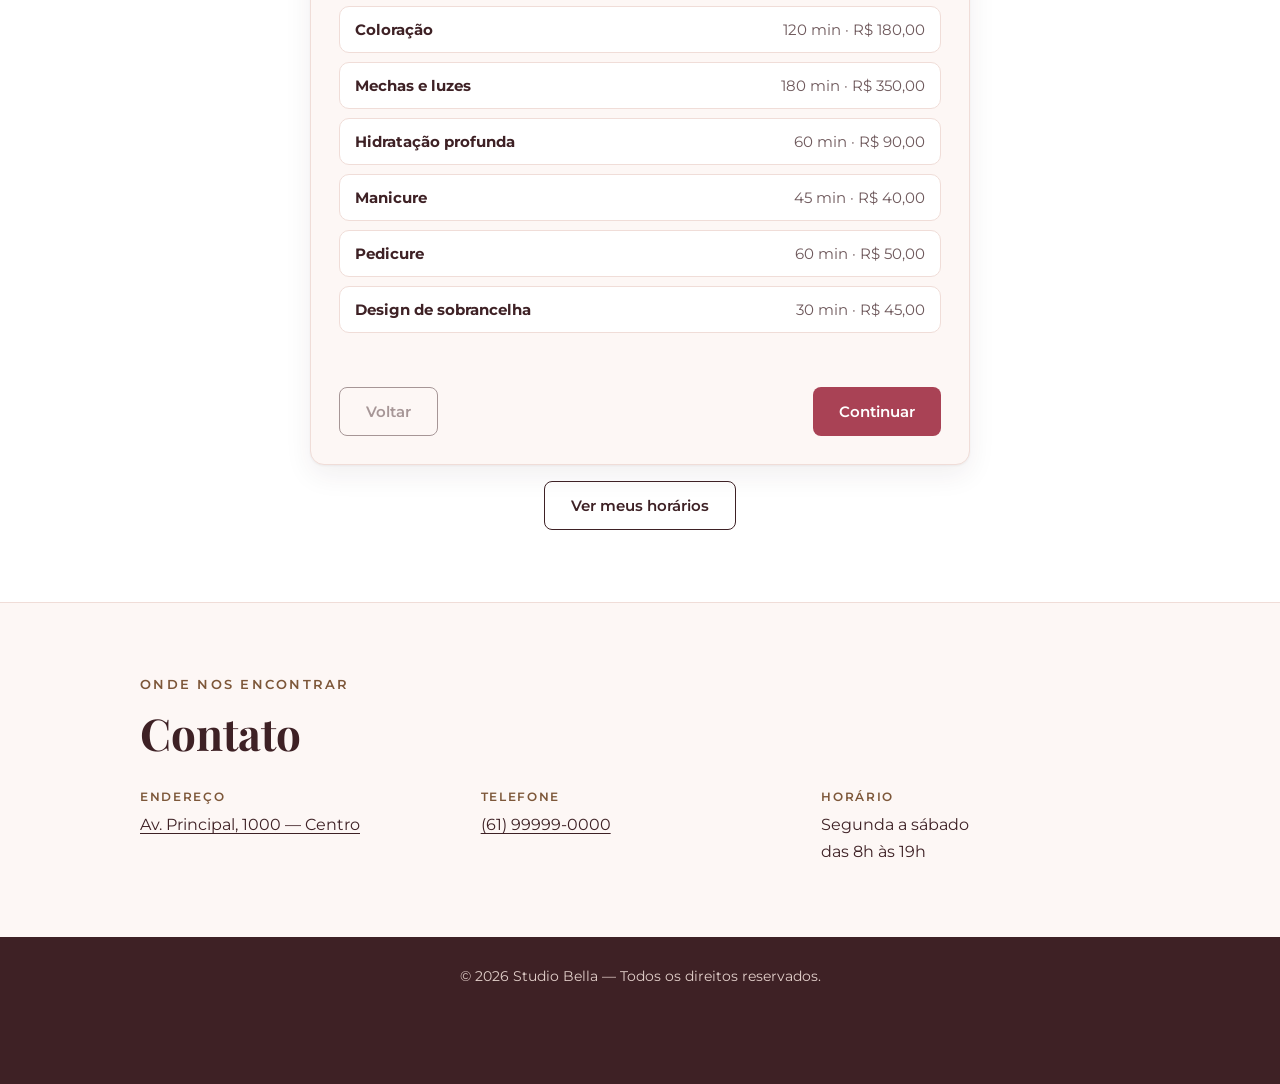
==== commit ebd73402: "Painel da equipe em página própria e transição limpa no topo Topo - a borda que aparecia entre o ros" ====
--- a/index.html
+++ b/index.html
@@ -23,7 +23,7 @@
 <body>
 <nav>
   <b><a href="#inicio">Studio Bella</a></b>
-  <a href="#servicos">Serviços</a><a href="#barbeiros">Profissionais</a><a href="#agendamento">Agendamento</a><a href="#contato">Contato</a>
+  <a href="#servicos">Serviços</a><a href="#barbeiros">Profissionais</a><a href="#agendamento">Agendamento</a><a href="#contato">Contato</a><a href="equipe.html" class="nav-equipe">Área da equipe</a>
 </nav>
 
 <div class="hero-wrap">
@@ -88,34 +88,13 @@
   </dl>
 </section>
 
-<!-- Oculta na página: abre com #equipe no fim da URL -->
-<section class="w" id="admin" hidden>
-  <p class="eyebrow">Uso interno</p>
-  <h2>Área da equipe</h2>
-  <div class="box" id="login">
-    <label for="pw">Senha de acesso</label>
-    <input id="pw" type="password" autocomplete="off">
-    <p class="msg" id="pwMsg"></p>
-    <button class="btn" id="pwBtn">Entrar</button>
-  </div>
-  <div id="panel" hidden>
-    <div class="kp" id="kp"></div>
-    <div class="ov"><table id="byB"></table></div>
-    <div class="tool">
-      <select id="fB" aria-label="Filtrar por profissional"></select>
-      <select id="fS" aria-label="Filtrar por status"><option value="">Todos os status</option><option>Agendado</option><option>Concluído</option><option>Cancelado</option></select>
-      <button class="btn alt" id="csv">Exportar CSV</button>
-      <button class="btn alt" id="out">Sair da área</button>
-    </div>
-    <div class="ov"><table id="tb"></table></div>
-  </div>
-</section>
-
 <a class="fab" id="fab" target="_blank" rel="noopener" aria-label="Falar com o salão no WhatsApp" title="Falar no WhatsApp">
   <svg viewBox="0 0 32 32" width="28" height="28" fill="currentColor" aria-hidden="true"><path d="M16 3C8.8 3 3 8.8 3 16c0 2.3.6 4.4 1.7 6.3L3 29l6.9-1.8c1.8 1 3.9 1.5 6.1 1.5 7.2 0 13-5.8 13-13S23.2 3 16 3zm0 23.4c-1.9 0-3.7-.5-5.3-1.4l-.4-.2-4.1 1.1 1.1-4-.2-.4c-1-1.6-1.5-3.5-1.5-5.5 0-5.8 4.7-10.5 10.4-10.5S26.4 10.2 26.4 16 21.7 26.4 16 26.4zm5.9-7.8c-.3-.2-2-1-2.3-1.1-.3-.1-.5-.2-.8.1-.2.3-.9 1.1-1.1 1.3-.2.2-.4.3-.7.1-.3-.2-1.4-.5-2.6-1.6-1-.9-1.6-2-1.8-2.3-.2-.3 0-.5.1-.6.2-.2.4-.4.5-.6.2-.2.2-.4.3-.6.1-.2 0-.4 0-.6 0-.2-.8-1.9-1-2.3-.2-.4-.4-.4-.6-.4h-.5c-.2 0-.6.1-.9.4-.3.3-1.1 1-1.1 2.5s1.1 2.9 1.3 3.1c.2.2 2.2 3.4 5.3 4.6 2.6 1 3.1.8 3.7.8.6-.1 1.9-.8 2.2-1.5.3-.8.3-1.4.2-1.5-.1-.2-.2-.2-.5-.4z"/></svg>
 </a>
 
-<footer>&copy; <span id="ano">2026</span> Studio Bella — Todos os direitos reservados.</footer>
+<footer>
+  <p>&copy; <span id="ano">2026</span> Studio Bella — Todos os direitos reservados.</p>
+</footer>
 
 <dialog id="ok">
   <h3>Agendamento confirmado!</h3>
@@ -131,9 +110,10 @@
   <div class="tool"><button class="btn alt" id="myX">Fechar</button><button class="btn" id="myGo">Buscar</button></div>
 </dialog>
 
-<!-- config.js e icons.js precisam vir antes de app.js -->
+<!-- a ordem importa: config e core antes de app -->
 <script src="assets/js/config.js" defer></script>
 <script src="assets/js/icons.js" defer></script>
+<script src="assets/js/core.js" defer></script>
 <script src="assets/js/app.js" defer></script>
 </body>
 </html>
--- a/assets/css/style.css
+++ b/assets/css/style.css
@@ -52,6 +52,9 @@
 nav a{text-decoration:none;font-size:14.5px;font-weight:500;opacity:.88}
 nav a:hover{opacity:1;text-decoration:underline;text-underline-offset:4px}
 nav b a{font-size:inherit;opacity:1}
+/* acesso ao painel: pílula discreta, separada dos links de seção */
+nav .nav-equipe{border:1px solid rgba(255,255,255,.34);border-radius:999px;padding:5px 13px;opacity:.78}
+nav .nav-equipe:hover{opacity:1;background:rgba(255,255,255,.12);text-decoration:none}
 
 /* ---------- Layout ---------- */
 .w{max-width:1040px;margin:auto;padding:72px 20px}
@@ -70,13 +73,14 @@
 /* fios dourados decorativos do canto superior esquerdo */
 .hero-deco{position:absolute;left:-54px;top:-28px;width:min(250px,22vw);pointer-events:none;z-index:2}
 /* a foto ocupa a metade direita e se dissolve em direção ao texto.
-   A máscara é um degradê: transparente na borda esquerda, opaca a
-   partir da metade da própria imagem. */
-.hero-img{position:absolute;top:0;right:0;bottom:0;left:45%;z-index:0}
-.hero-img img{width:100%;height:100%;object-fit:cover;object-position:46% 38%;
-  -webkit-mask-image:linear-gradient(to right,transparent 0,rgba(0,0,0,.28) 15%,rgba(0,0,0,.82) 40%,#000 58%);
-          mask-image:linear-gradient(to right,transparent 0,rgba(0,0,0,.28) 15%,rgba(0,0,0,.82) 40%,#000 58%)}
-.hero{position:relative;z-index:1;display:flex;align-items:center;min-height:min(620px,78vh)}
+   O recorte em assets/img/hero.jpg contém só pixels de foto — sem o
+   fundo rosa do mockup original — para que a máscara abaixo seja a
+   única transição e não apareça a borda da forma recortada. */
+.hero-img{position:absolute;top:0;right:0;bottom:0;left:40%;z-index:0}
+.hero-img img{width:100%;height:100%;object-fit:cover;object-position:22% 50%;
+  -webkit-mask-image:linear-gradient(to right,transparent 0,rgba(0,0,0,.18) 16%,rgba(0,0,0,.62) 34%,rgba(0,0,0,.92) 52%,#000 66%);
+          mask-image:linear-gradient(to right,transparent 0,rgba(0,0,0,.18) 16%,rgba(0,0,0,.62) 34%,rgba(0,0,0,.92) 52%,#000 66%)}
+.hero{position:relative;z-index:1;display:flex;align-items:center;min-height:min(900px,86vh)}
 .hero-txt{max-width:min(52%,560px)}
 .hero h1{font-size:clamp(38px,6.2vw,70px);font-weight:700;letter-spacing:-.015em;line-height:1.08}
 .hero .lead{max-width:40ch;margin:22px 0 30px;color:var(--mut);font-size:16.5px}
@@ -158,6 +162,26 @@
 .tool{display:flex;gap:9px;flex-wrap:wrap;margin-top:18px}
 .tool select{width:auto}
 #admin{text-align:left}
+/* a coluna de ações quebra em duas linhas em vez de esticar a tabela
+   para fora da página */
+td.acoes{white-space:normal;min-width:188px}
+td.acoes button{margin:2px 4px 2px 0}
+
+/* ---------- Página da equipe (equipe.html) ---------- */
+.pg-equipe{background:var(--bg)}
+.pg-equipe nav .nav-tag{font-size:13px;letter-spacing:.14em;text-transform:uppercase;opacity:.65;margin-right:auto}
+.pg-equipe nav b{margin-right:18px}
+.w.wide{max-width:1240px}
+.titulo-painel{font-size:clamp(30px,4.6vw,44px);margin-bottom:26px}
+.sub{font-size:19px;margin:30px 0 0}
+.aviso{color:var(--mut);font-size:14px;margin-bottom:6px}
+.pg-equipe #login{max-width:420px}
+.pg-equipe footer{padding:24px 22px}
+/* etiqueta colorida de status */
+.st{display:inline-block;padding:3px 11px;border-radius:999px;font-size:12px;font-weight:600;white-space:nowrap}
+.st-agendado{background:var(--rose);color:var(--ink)}
+.st-concluido{background:#e2efe5;color:#2d5a38}
+.st-cancelado{background:#f4e3e3;color:#8b3b3b}
 
 /* ---------- Flutuantes e rodapé ---------- */
 .fab{position:fixed;right:18px;bottom:max(18px,env(safe-area-inset-bottom));z-index:6;width:56px;height:56px;border-radius:50%;background:#25d366;color:#fff;display:grid;place-items:center;box-shadow:0 6px 20px rgba(0,0,0,.3);text-decoration:none;transition:transform .15s}
@@ -165,6 +189,10 @@
 dialog{border:0;border-radius:var(--radius);padding:28px;width:min(460px,92vw);margin:auto;box-shadow:var(--shadow-lg);color:var(--ink)}
 dialog::backdrop{background:rgba(62,33,37,.6)}
 footer{background:var(--ink);color:#e2cfca;text-align:center;padding:28px 22px 96px;font-size:13.5px}
+footer p{margin:0}
+footer p+p{margin-top:10px}
+footer a{color:inherit;opacity:.72;text-decoration:underline;text-underline-offset:3px}
+footer a:hover{opacity:1}
 
 /* ---------- Responsivo ---------- */
 @media(max-width:860px){
@@ -174,16 +202,17 @@
      normal embaixo do texto, sem máscara */
   .hero{padding-bottom:0}
   .hero-img{position:relative;inset:auto;height:300px;margin:32px 20px 56px}
-  .hero-img img{border-radius:var(--radius);object-position:46% 42%;
+  .hero-img img{border-radius:var(--radius);object-position:22% 50%;
     -webkit-mask-image:none;mask-image:none}
 }
 /* No celular a marca ocupa a primeira linha e os links a segunda;
    scroll-padding acompanha a altura maior do menu fixo. */
 @media(max-width:600px){
-  html{scroll-padding-top:92px}
+  html{scroll-padding-top:128px}
   nav{gap:8px 14px;padding:10px 16px}
   nav b{flex:1 0 100%;font-size:19px;margin:0}
   nav a{font-size:13.5px}
+  nav .nav-equipe{padding:4px 10px}
   .w{padding:52px 20px}
   .stats{gap:26px}
   .hero-cta .btn{flex:1 1 auto;text-align:center}
@@ -196,6 +225,21 @@
   .opt span{white-space:nowrap}
   .slots .opt{flex-wrap:nowrap}
 }
+/* Abaixo de 760px as tabelas viram cartões empilhados, usando o
+   rótulo guardado em data-r. Assim some a rolagem horizontal. */
+@media(max-width:760px){
+  .ov{overflow-x:visible}
+  table{background:transparent;font-size:14px}
+  table tr:first-child{display:none}
+  table tr{display:block;background:var(--card);border:1px solid var(--line);border-radius:12px;margin-bottom:12px;box-shadow:var(--shadow)}
+  table td{display:flex;justify-content:space-between;align-items:baseline;gap:16px;border:0;border-bottom:1px solid var(--line);white-space:normal;text-align:right;padding:9px 14px}
+  table tr td:last-child{border-bottom:0}
+  table td>span{text-align:right}
+  table td::before{content:attr(data-r);font-weight:600;color:var(--mut);font-size:12.5px;letter-spacing:.04em;text-transform:uppercase;text-align:left;flex:0 0 auto}
+  table td.acoes{display:block;text-align:left;min-width:0;padding-top:12px}
+  table td.acoes::before{display:block;margin-bottom:8px}
+  table td.acoes button{margin:0 6px 6px 0}
+}
 @media(prefers-reduced-motion:reduce){
   html{scroll-behavior:auto}
   *{transition:none!important}
